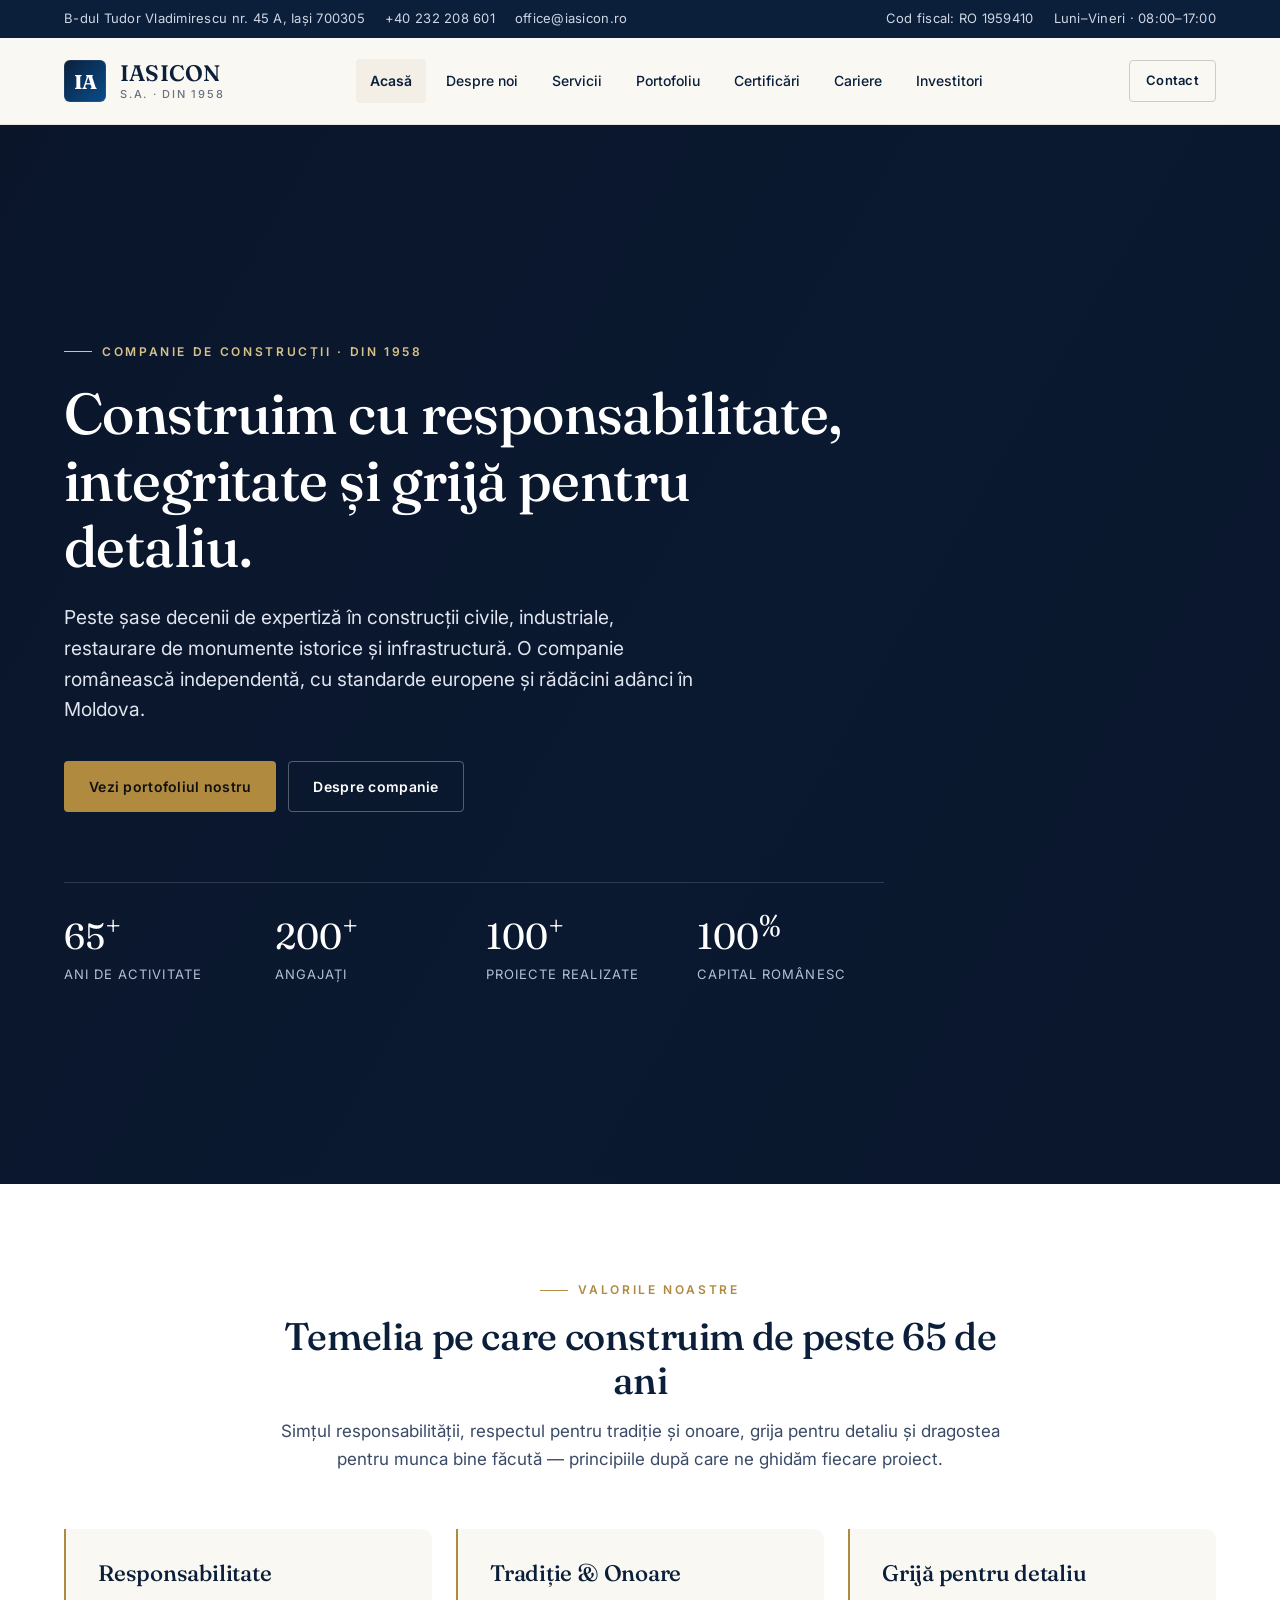
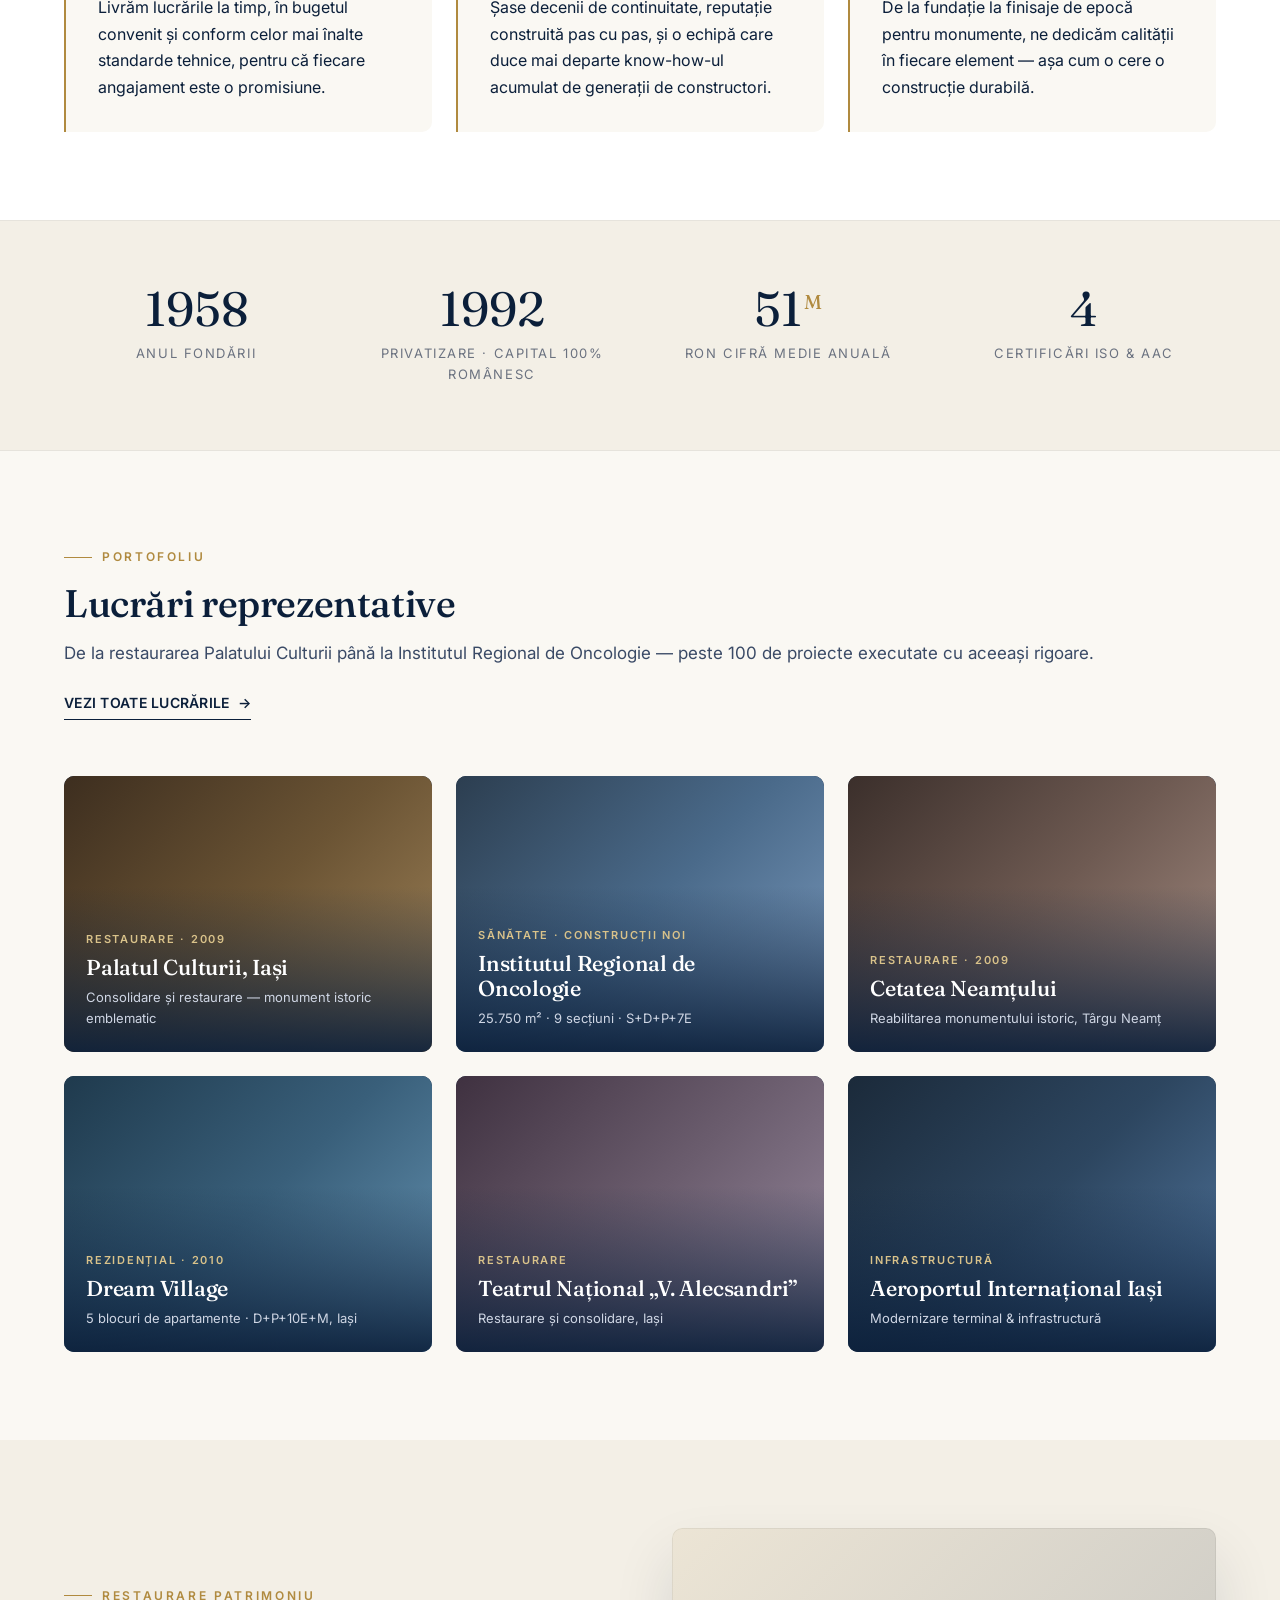
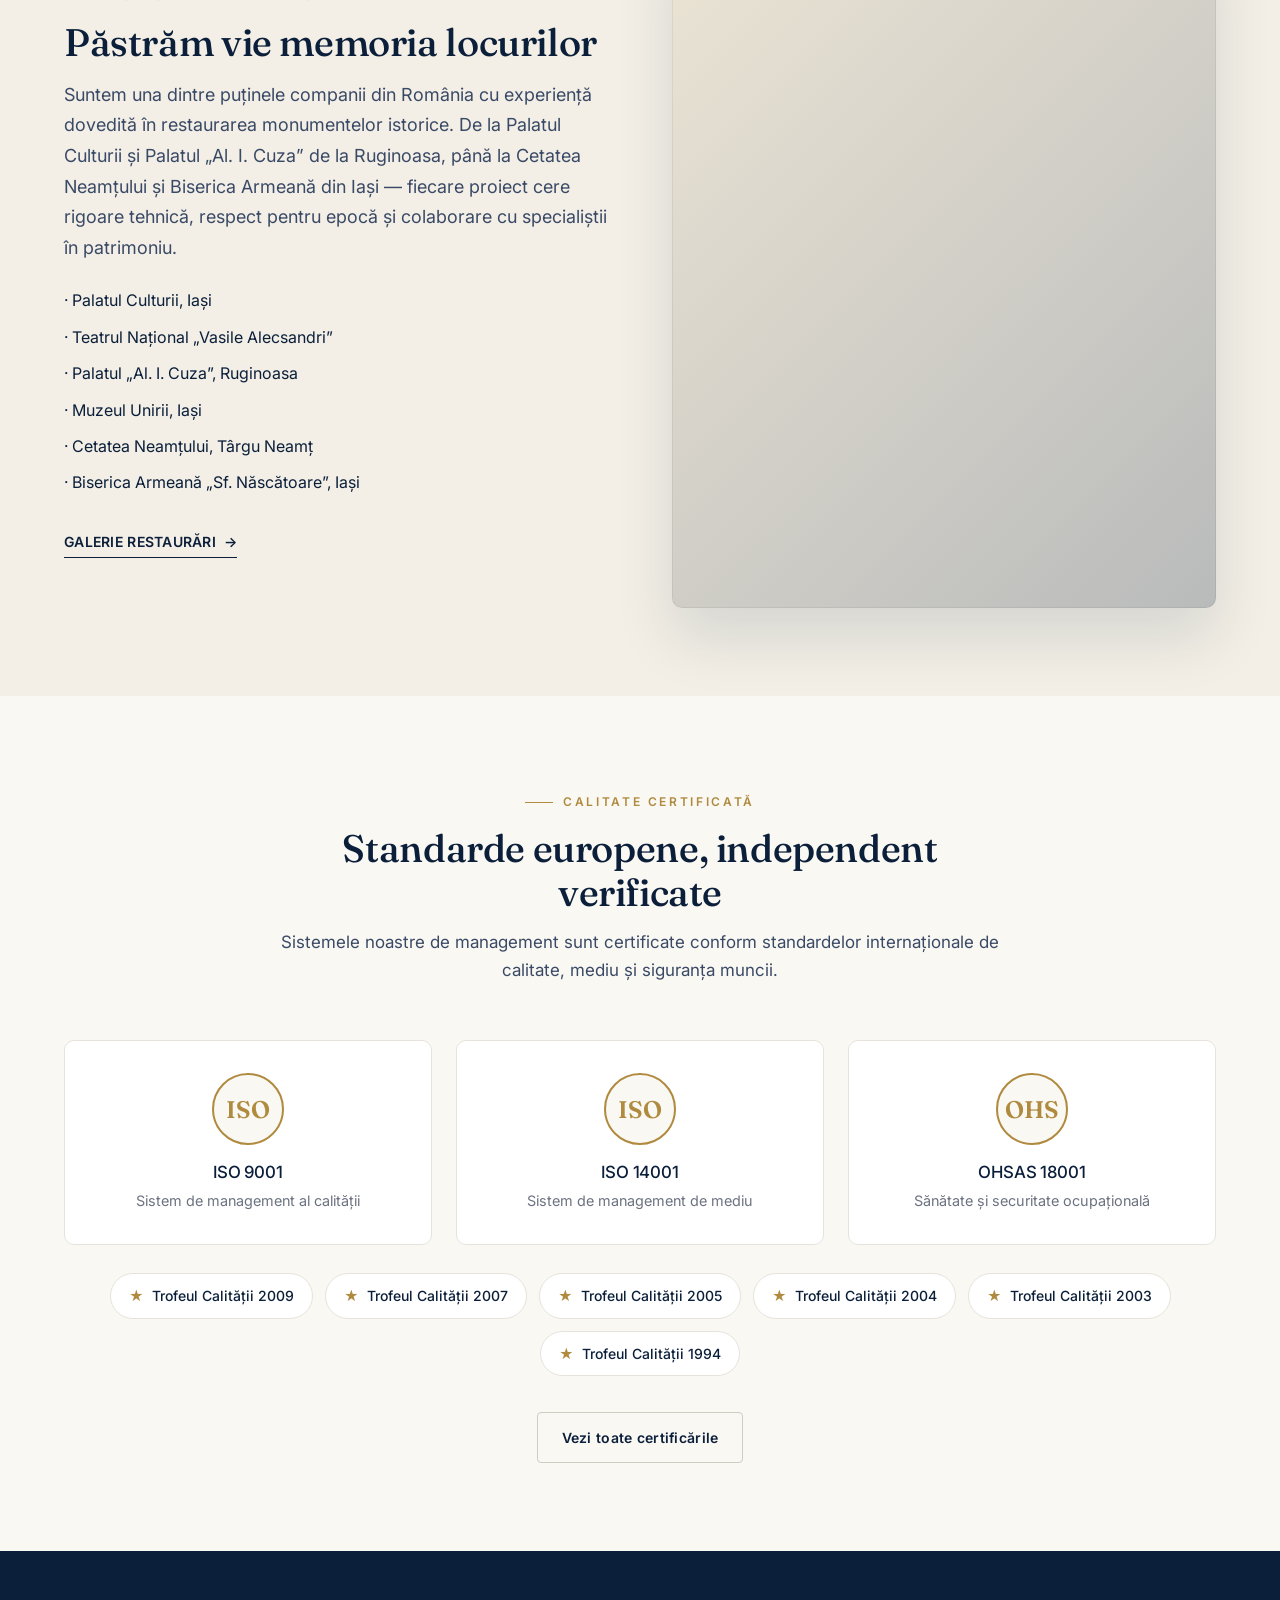
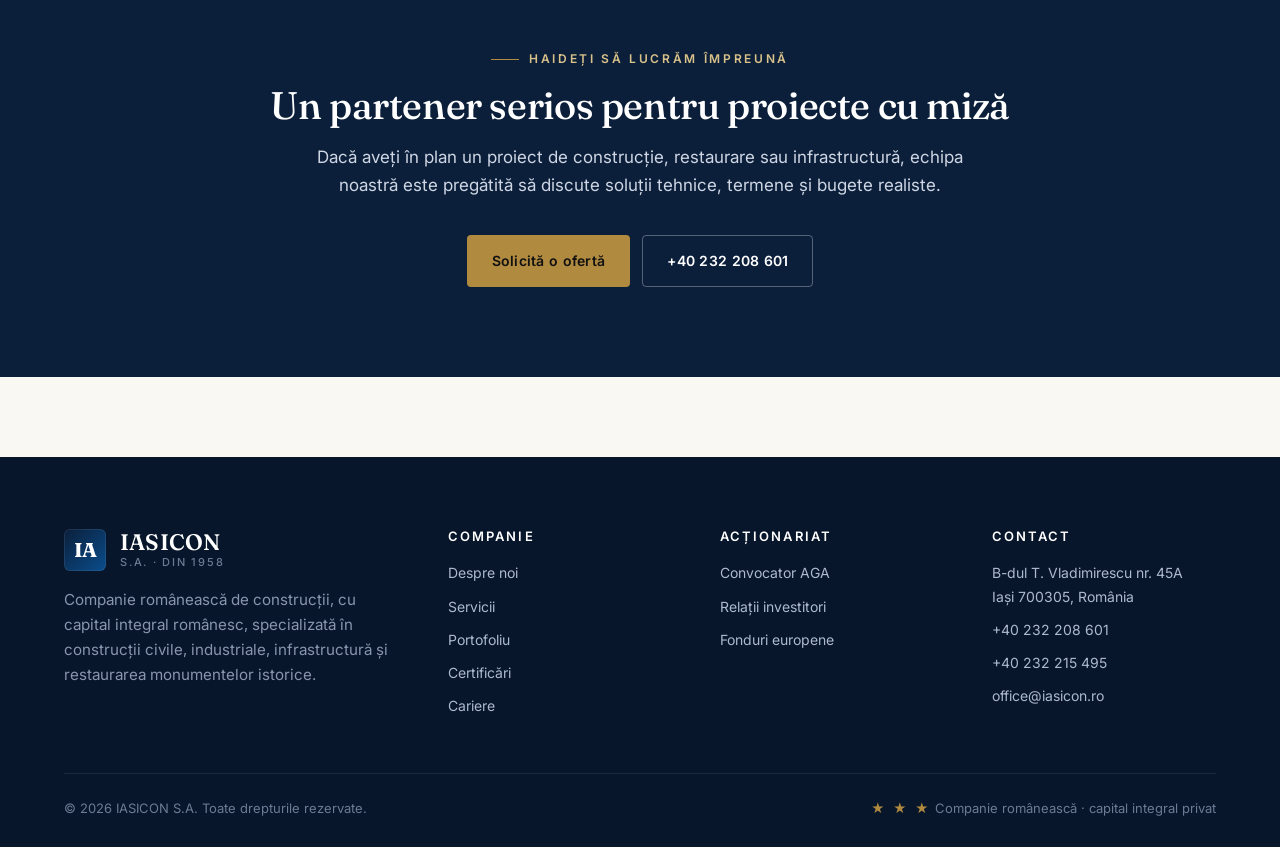
==== index.html @ 559d5030 "Initial commit: modern IASICON website (8 pages, responsive, EU-institutional design)" ====
<!DOCTYPE html>
<html lang="ro">
<head>
  <meta charset="UTF-8" />
  <meta name="viewport" content="width=device-width, initial-scale=1" />
  <title>IASICON — Construim cu responsabilitate, din 1958</title>
  <meta name="description" content="IASICON S.A. — companie românească de construcții cu peste 65 de ani de experiență. Restaurare monumente istorice, construcții civile, industriale și de infrastructură, în Iași și în întreaga țară." />
  <link rel="preconnect" href="https://fonts.googleapis.com" />
  <link rel="preconnect" href="https://fonts.gstatic.com" crossorigin />
  <link href="https://fonts.googleapis.com/css2?family=Fraunces:opsz,wght@9..144,400;9..144,500;9..144,600&family=Inter:wght@400;500;600;700&display=swap" rel="stylesheet" />
  <link rel="stylesheet" href="styles.css" />
</head>
<body>

  <!-- ========== HEADER ========== -->
  <header class="site-header">
    <div class="nav-top">
      <div class="container">
        <div class="meta">
          <span class="hide-xs">B-dul Tudor Vladimirescu nr. 45 A, Iași 700305</span>
          <a href="tel:+40232208601">+40 232 208 601</a>
          <a href="mailto:office@iasicon.ro">office@iasicon.ro</a>
        </div>
        <div class="meta">
          <span class="hide-xs">Cod fiscal: RO 1959410</span>
          <span>Luni–Vineri · 08:00–17:00</span>
        </div>
      </div>
    </div>
    <div class="container">
      <nav class="nav-main" aria-label="Navigație principală">
        <a href="index.html" class="brand">
          <span class="brand-mark">IA</span>
          <span class="brand-text">
            IASICON
            <small>S.A. · din 1958</small>
          </span>
        </a>
        <button class="nav-toggle" aria-label="Meniu" aria-expanded="false"><span></span></button>
        <ul class="nav-links">
          <li><a href="index.html" class="active">Acasă</a></li>
          <li><a href="despre.html">Despre noi</a></li>
          <li><a href="servicii.html">Servicii</a></li>
          <li><a href="portofoliu.html">Portofoliu</a></li>
          <li><a href="certificari.html">Certificări</a></li>
          <li><a href="cariere.html">Cariere</a></li>
          <li><a href="convocator.html">Investitori</a></li>
        </ul>
        <div class="nav-cta">
          <a href="contact.html" class="btn btn-ghost btn-sm">Contact</a>
        </div>
      </nav>
    </div>
  </header>

  <!-- ========== HERO ========== -->
  <section class="hero">
    <div class="container">
      <div class="hero-inner reveal">
        <span class="eyebrow">Companie de construcții · din 1958</span>
        <h1>Construim cu responsabilitate, integritate și grijă pentru detaliu.</h1>
        <p>Peste șase decenii de expertiză în construcții civile, industriale, restaurare de monumente istorice și infrastructură. O companie românească independentă, cu standarde europene și rădăcini adânci în Moldova.</p>
        <div class="hero-actions">
          <a href="portofoliu.html" class="btn btn-primary">Vezi portofoliul nostru</a>
          <a href="despre.html" class="btn btn-ghost">Despre companie</a>
        </div>
        <div class="hero-meta">
          <div class="item"><span class="num">65<sup>+</sup></span><span class="lbl">ani de activitate</span></div>
          <div class="item"><span class="num">200<sup>+</sup></span><span class="lbl">angajați</span></div>
          <div class="item"><span class="num">100<sup>+</sup></span><span class="lbl">proiecte realizate</span></div>
          <div class="item"><span class="num">100<sup>%</sup></span><span class="lbl">capital românesc</span></div>
        </div>
      </div>
    </div>
  </section>

  <!-- ========== INTRO / VALUES ========== -->
  <section class="values">
    <div class="container">
      <div class="section-head reveal">
        <span class="eyebrow">Valorile noastre</span>
        <h2>Temelia pe care construim de peste 65 de ani</h2>
        <p>Simțul responsabilității, respectul pentru tradiție și onoare, grija pentru detaliu și dragostea pentru munca bine făcută — principiile după care ne ghidăm fiecare proiect.</p>
      </div>
      <div class="grid values-grid reveal">
        <div class="value">
          <h3>Responsabilitate</h3>
          <p>Livrăm lucrările la timp, în bugetul convenit și conform celor mai înalte standarde tehnice, pentru că fiecare angajament este o promisiune.</p>
        </div>
        <div class="value">
          <h3>Tradiție &amp; Onoare</h3>
          <p>Șase decenii de continuitate, reputație construită pas cu pas, și o echipă care duce mai departe know-how-ul acumulat de generații de constructori.</p>
        </div>
        <div class="value">
          <h3>Grijă pentru detaliu</h3>
          <p>De la fundație la finisaje de epocă pentru monumente, ne dedicăm calității în fiecare element — așa cum o cere o construcție durabilă.</p>
        </div>
      </div>
    </div>
  </section>

  <!-- ========== STATS ========== -->
  <section class="stats-section tight">
    <div class="container">
      <div class="stats reveal">
        <div class="stat"><span class="num">1958</span><span class="lbl">anul fondării</span></div>
        <div class="stat"><span class="num">1992</span><span class="lbl">privatizare · capital 100% românesc</span></div>
        <div class="stat"><span class="num">51<sup>M</sup></span><span class="lbl">RON cifră medie anuală</span></div>
        <div class="stat"><span class="num">4</span><span class="lbl">certificări ISO &amp; AAC</span></div>
      </div>
    </div>
  </section>

  <!-- ========== FEATURED PROJECTS ========== -->
  <section>
    <div class="container">
      <div class="section-head left reveal" style="display:flex; justify-content:space-between; align-items:flex-end; gap:24px; flex-wrap:wrap; text-align:left; max-width:none;">
        <div>
          <span class="eyebrow">Portofoliu</span>
          <h2>Lucrări reprezentative</h2>
          <p>De la restaurarea Palatului Culturii până la Institutul Regional de Oncologie — peste 100 de proiecte executate cu aceeași rigoare.</p>
        </div>
        <a href="portofoliu.html" class="arrow-link">Vezi toate lucrările</a>
      </div>

      <div class="grid grid-3 reveal">
        <article class="project">
          <div class="img img-gradient-2"></div>
          <div class="label">
            <span class="tag">Restaurare · 2009</span>
            <h3>Palatul Culturii, Iași</h3>
            <div class="meta">Consolidare și restaurare — monument istoric emblematic</div>
          </div>
        </article>
        <article class="project">
          <div class="img img-gradient-1"></div>
          <div class="label">
            <span class="tag">Sănătate · construcții noi</span>
            <h3>Institutul Regional de Oncologie</h3>
            <div class="meta">25.750 m² · 9 secțiuni · S+D+P+7E</div>
          </div>
        </article>
        <article class="project">
          <div class="img img-gradient-4"></div>
          <div class="label">
            <span class="tag">Restaurare · 2009</span>
            <h3>Cetatea Neamțului</h3>
            <div class="meta">Reabilitarea monumentului istoric, Târgu Neamț</div>
          </div>
        </article>
        <article class="project">
          <div class="img img-gradient-3"></div>
          <div class="label">
            <span class="tag">Rezidențial · 2010</span>
            <h3>Dream Village</h3>
            <div class="meta">5 blocuri de apartamente · D+P+10E+M, Iași</div>
          </div>
        </article>
        <article class="project">
          <div class="img img-gradient-6"></div>
          <div class="label">
            <span class="tag">Restaurare</span>
            <h3>Teatrul Național „V. Alecsandri”</h3>
            <div class="meta">Restaurare și consolidare, Iași</div>
          </div>
        </article>
        <article class="project">
          <div class="img img-gradient-7"></div>
          <div class="label">
            <span class="tag">Infrastructură</span>
            <h3>Aeroportul Internațional Iași</h3>
            <div class="meta">Modernizare terminal &amp; infrastructură</div>
          </div>
        </article>
      </div>
    </div>
  </section>

  <!-- ========== HERITAGE / EXPERTISE SPLIT ========== -->
  <section style="background: var(--paper-2);">
    <div class="container">
      <div class="split reveal">
        <div>
          <span class="eyebrow">Restaurare patrimoniu</span>
          <h2 style="margin-top:14px;">Păstrăm vie memoria locurilor</h2>
          <p class="lead" style="margin-top:16px;">Suntem una dintre puținele companii din România cu experiență dovedită în restaurarea monumentelor istorice. De la Palatul Culturii și Palatul „Al. I. Cuza” de la Ruginoasa, până la Cetatea Neamțului și Biserica Armeană din Iași — fiecare proiect cere rigoare tehnică, respect pentru epocă și colaborare cu specialiștii în patrimoniu.</p>
          <ul style="margin-top:24px; list-style:none; display:grid; gap:10px;">
            <li>· Palatul Culturii, Iași</li>
            <li>· Teatrul Național „Vasile Alecsandri”</li>
            <li>· Palatul „Al. I. Cuza”, Ruginoasa</li>
            <li>· Muzeul Unirii, Iași</li>
            <li>· Cetatea Neamțului, Târgu Neamț</li>
            <li>· Biserica Armeană „Sf. Născătoare”, Iași</li>
          </ul>
          <div style="margin-top:32px;"><a href="portofoliu.html#restaurari" class="arrow-link">Galerie restaurări</a></div>
        </div>
        <div class="visual" style="background-image: linear-gradient(135deg, rgba(176,138,63,.1), rgba(11,31,58,.25)), url('https://images.unsplash.com/photo-1541976590-713941681591?auto=format&fit=crop&w=1400&q=80');"></div>
      </div>
    </div>
  </section>

  <!-- ========== CERTIFICATIONS BAND ========== -->
  <section>
    <div class="container">
      <div class="section-head reveal">
        <span class="eyebrow">Calitate certificată</span>
        <h2>Standarde europene, independent verificate</h2>
        <p>Sistemele noastre de management sunt certificate conform standardelor internaționale de calitate, mediu și siguranța muncii.</p>
      </div>
      <div class="grid cert-grid reveal">
        <div class="cert-card">
          <div class="cert-badge">ISO</div>
          <h3>ISO 9001</h3>
          <p>Sistem de management al calității</p>
        </div>
        <div class="cert-card">
          <div class="cert-badge">ISO</div>
          <h3>ISO 14001</h3>
          <p>Sistem de management de mediu</p>
        </div>
        <div class="cert-card">
          <div class="cert-badge">OHS</div>
          <h3>OHSAS 18001</h3>
          <p>Sănătate și securitate ocupațională</p>
        </div>
      </div>
      <div class="trophy-row reveal" style="margin-top:28px;">
        <span class="trophy">Trofeul Calității 2009</span>
        <span class="trophy">Trofeul Calității 2007</span>
        <span class="trophy">Trofeul Calității 2005</span>
        <span class="trophy">Trofeul Calității 2004</span>
        <span class="trophy">Trofeul Calității 2003</span>
        <span class="trophy">Trofeul Calității 1994</span>
      </div>
      <div style="text-align:center; margin-top:36px;">
        <a href="certificari.html" class="btn btn-ghost">Vezi toate certificările</a>
      </div>
    </div>
  </section>

  <!-- ========== CTA ========== -->
  <section style="background: var(--ink); color: var(--white); padding: 90px 0;">
    <div class="container" style="text-align:center;">
      <span class="eyebrow" style="color: var(--gold-soft);">Haideți să lucrăm împreună</span>
      <h2 style="color: var(--white); margin: 14px auto 16px; max-width: 780px;">Un partener serios pentru proiecte cu miză</h2>
      <p style="color:#cfd6e4; max-width: 680px; margin: 0 auto 36px; font-size: 1.0625rem;">Dacă aveți în plan un proiect de construcție, restaurare sau infrastructură, echipa noastră este pregătită să discute soluții tehnice, termene și bugete realiste.</p>
      <div style="display:flex; gap:12px; justify-content:center; flex-wrap:wrap;">
        <a href="contact.html" class="btn btn-primary" style="background: var(--gold); color: #111;">Solicită o ofertă</a>
        <a href="tel:+40232208601" class="btn btn-ghost" style="color:#fff; border-color: rgba(255,255,255,.3);">+40 232 208 601</a>
      </div>
    </div>
  </section>

  <!-- ========== FOOTER ========== -->
  <footer class="site-footer">
    <div class="container">
      <div class="grid footer-grid">
        <div class="footer-brand">
          <a href="index.html" class="brand" style="color: var(--white);">
            <span class="brand-mark">IA</span>
            <span class="brand-text">IASICON<small>S.A. · din 1958</small></span>
          </a>
          <p>Companie românească de construcții, cu capital integral românesc, specializată în construcții civile, industriale, infrastructură și restaurarea monumentelor istorice.</p>
        </div>
        <div>
          <h4>Companie</h4>
          <ul class="footer-list">
            <li><a href="despre.html">Despre noi</a></li>
            <li><a href="servicii.html">Servicii</a></li>
            <li><a href="portofoliu.html">Portofoliu</a></li>
            <li><a href="certificari.html">Certificări</a></li>
            <li><a href="cariere.html">Cariere</a></li>
          </ul>
        </div>
        <div>
          <h4>Acționariat</h4>
          <ul class="footer-list">
            <li><a href="convocator.html">Convocator AGA</a></li>
            <li><a href="contact.html">Relații investitori</a></li>
            <li><a href="https://www.fonduri-ue.ro" target="_blank" rel="noopener">Fonduri europene</a></li>
          </ul>
        </div>
        <div>
          <h4>Contact</h4>
          <ul class="footer-list">
            <li>B-dul T. Vladimirescu nr. 45A<br/>Iași 700305, România</li>
            <li><a href="tel:+40232208601">+40 232 208 601</a></li>
            <li><a href="tel:+40232215495">+40 232 215 495</a></li>
            <li><a href="mailto:office@iasicon.ro">office@iasicon.ro</a></li>
          </ul>
        </div>
      </div>
      <div class="footer-bottom">
        <span>© <span id="year"></span> IASICON S.A. Toate drepturile rezervate.</span>
        <span><span class="eu-stars">★ ★ ★</span> Companie românească · capital integral privat</span>
      </div>
    </div>
  </footer>

  <script src="script.js"></script>
</body>
</html>
---- styles.css ----
/* ================================================================
   IASICON — Modern, European, Institutional Design System
   ================================================================ */

/* ---------- Reset & Base ---------- */
*,
*::before,
*::after {
  box-sizing: border-box;
  margin: 0;
  padding: 0;
}

:root {
  /* Palette — inspired by European institutional architecture */
  --ink: #0b1f3a;           /* deep navy */
  --ink-2: #13294b;
  --ink-soft: #3a4a66;
  --muted: #6b7280;
  --line: #e6e3dc;
  --line-strong: #d1ccc1;
  --paper: #faf8f3;         /* warm off-white, limestone */
  --paper-2: #f3efe6;
  --white: #ffffff;
  --gold: #b08a3f;          /* restrained brass */
  --gold-soft: #d9c28a;
  --accent: #0a4d8c;        /* EU-esque blue */
  --success: #1f6b46;
  --danger: #8a2a2a;

  /* Type */
  --font-sans: 'Inter', 'Helvetica Neue', Arial, system-ui, -apple-system, sans-serif;
  --font-serif: 'Fraunces', 'Cormorant Garamond', 'Playfair Display', Georgia, serif;

  /* Layout */
  --container: 1200px;
  --radius: 4px;
  --radius-lg: 10px;
  --shadow-sm: 0 1px 2px rgba(11,31,58,.06), 0 1px 3px rgba(11,31,58,.04);
  --shadow: 0 10px 30px rgba(11,31,58,.08), 0 2px 6px rgba(11,31,58,.04);
  --shadow-lg: 0 30px 60px rgba(11,31,58,.12);

  /* Transitions */
  --t: 220ms cubic-bezier(.2,.7,.2,1);
}

html { scroll-behavior: smooth; }

body {
  font-family: var(--font-sans);
  font-size: 16px;
  line-height: 1.65;
  color: var(--ink);
  background: var(--paper);
  -webkit-font-smoothing: antialiased;
  -moz-osx-font-smoothing: grayscale;
  text-rendering: optimizeLegibility;
}

img { max-width: 100%; display: block; }

a {
  color: var(--accent);
  text-decoration: none;
  transition: color var(--t);
}
a:hover { color: var(--gold); }

/* ---------- Container & helpers ---------- */
.container {
  width: 100%;
  max-width: var(--container);
  margin: 0 auto;
  padding: 0 24px;
}
.container-narrow {
  max-width: 880px;
  margin: 0 auto;
  padding: 0 24px;
}

.eyebrow {
  display: inline-flex;
  align-items: center;
  gap: 10px;
  font-size: 12px;
  letter-spacing: .22em;
  text-transform: uppercase;
  color: var(--gold);
  font-weight: 600;
}
.eyebrow::before {
  content: "";
  width: 28px;
  height: 1px;
  background: var(--gold);
  display: inline-block;
}

h1, h2, h3, h4 {
  font-family: var(--font-serif);
  font-weight: 500;
  color: var(--ink);
  letter-spacing: -0.01em;
  line-height: 1.15;
}

h1 { font-size: clamp(2.25rem, 4.5vw, 3.75rem); }
h2 { font-size: clamp(1.75rem, 3vw, 2.5rem); }
h3 { font-size: 1.35rem; }
h4 { font-size: 1.05rem; font-family: var(--font-sans); font-weight: 600; }

p + p { margin-top: 1rem; }

.lead {
  font-size: 1.125rem;
  color: var(--ink-soft);
  line-height: 1.7;
}

.divider {
  height: 1px;
  background: var(--line);
  border: 0;
  margin: 64px 0;
}

/* ---------- Buttons ---------- */
.btn {
  display: inline-flex;
  align-items: center;
  gap: 10px;
  padding: 13px 24px;
  font-size: 14px;
  font-weight: 600;
  letter-spacing: .02em;
  border-radius: var(--radius);
  border: 1px solid transparent;
  cursor: pointer;
  transition: all var(--t);
  text-decoration: none;
  white-space: nowrap;
}
.btn-primary {
  background: var(--ink);
  color: var(--white);
}
.btn-primary:hover {
  background: var(--ink-2);
  color: var(--white);
  transform: translateY(-1px);
  box-shadow: var(--shadow);
}
.btn-ghost {
  background: transparent;
  color: var(--ink);
  border-color: var(--line-strong);
}
.btn-ghost:hover {
  background: var(--ink);
  color: var(--white);
  border-color: var(--ink);
}
.btn-gold {
  background: var(--gold);
  color: var(--white);
}
.btn-gold:hover { background: #8e6f30; color: var(--white); }

.btn-sm { padding: 9px 16px; font-size: 13px; }

.arrow-link {
  display: inline-flex;
  align-items: center;
  gap: 8px;
  font-weight: 600;
  font-size: 14px;
  color: var(--ink);
  letter-spacing: .02em;
  text-transform: uppercase;
  border-bottom: 1px solid var(--ink);
  padding-bottom: 4px;
}
.arrow-link:hover { color: var(--gold); border-color: var(--gold); }
.arrow-link::after { content: "→"; transition: transform var(--t); }
.arrow-link:hover::after { transform: translateX(4px); }

/* ---------- Header / Nav ---------- */
.site-header {
  position: sticky;
  top: 0;
  z-index: 50;
  background: rgba(250, 248, 243, .92);
  backdrop-filter: saturate(180%) blur(12px);
  -webkit-backdrop-filter: saturate(180%) blur(12px);
  border-bottom: 1px solid var(--line);
}
.nav-top {
  background: var(--ink);
  color: #cfd6e4;
  font-size: 13px;
  letter-spacing: .02em;
}
.nav-top .container {
  display: flex;
  justify-content: space-between;
  align-items: center;
  min-height: 38px;
  gap: 16px;
  flex-wrap: wrap;
}
.nav-top a { color: #cfd6e4; }
.nav-top a:hover { color: var(--gold-soft); }
.nav-top .meta {
  display: flex;
  gap: 20px;
  flex-wrap: wrap;
}

.nav-main {
  display: flex;
  align-items: center;
  justify-content: space-between;
  min-height: 86px;
  gap: 32px;
}
.brand {
  display: flex;
  align-items: center;
  gap: 14px;
  font-family: var(--font-serif);
  font-weight: 600;
  font-size: 1.4rem;
  color: var(--ink);
  letter-spacing: .01em;
}
.brand-mark {
  width: 42px;
  height: 42px;
  border-radius: 6px;
  background: linear-gradient(135deg, var(--ink) 0%, var(--accent) 100%);
  color: var(--white);
  display: grid;
  place-items: center;
  font-family: var(--font-serif);
  font-weight: 700;
  font-size: 20px;
  letter-spacing: -.05em;
  box-shadow: inset 0 0 0 1px rgba(255,255,255,.08);
}
.brand-text { display: flex; flex-direction: column; line-height: 1; }
.brand-text small {
  font-family: var(--font-sans);
  font-size: 11px;
  font-weight: 500;
  letter-spacing: .16em;
  color: var(--muted);
  text-transform: uppercase;
  margin-top: 4px;
}

.nav-links {
  display: flex;
  align-items: center;
  gap: 6px;
  list-style: none;
}
.nav-links a {
  display: inline-block;
  padding: 10px 14px;
  font-size: 14px;
  font-weight: 500;
  color: var(--ink);
  border-radius: var(--radius);
  transition: all var(--t);
}
.nav-links a:hover { background: var(--paper-2); color: var(--ink); }
.nav-links a.active {
  color: var(--ink);
  background: var(--paper-2);
  font-weight: 600;
}

.nav-cta { display: flex; gap: 10px; align-items: center; }

.nav-toggle {
  display: none;
  width: 44px;
  height: 44px;
  border: 1px solid var(--line-strong);
  background: transparent;
  border-radius: var(--radius);
  cursor: pointer;
  align-items: center;
  justify-content: center;
  color: var(--ink);
}
.nav-toggle span,
.nav-toggle span::before,
.nav-toggle span::after {
  display: block;
  width: 20px;
  height: 2px;
  background: currentColor;
  position: relative;
  transition: all var(--t);
}
.nav-toggle span::before { content: ""; position: absolute; top: -6px; left: 0; }
.nav-toggle span::after  { content: ""; position: absolute; top:  6px; left: 0; }

/* ---------- Hero ---------- */
.hero {
  position: relative;
  overflow: hidden;
  color: var(--white);
  background: var(--ink);
  isolation: isolate;
}
.hero::before {
  content: "";
  position: absolute;
  inset: 0;
  background-image:
    linear-gradient(120deg, rgba(10,20,40,.85) 0%, rgba(10,20,40,.55) 55%, rgba(10,20,40,.75) 100%),
    url('https://images.unsplash.com/photo-1519999482648-25049ddd37b1?auto=format&fit=crop&w=2000&q=80');
  background-size: cover;
  background-position: center;
  z-index: -1;
}
.hero-inner {
  padding: 120px 0 110px;
  max-width: 820px;
}
.hero .eyebrow { color: var(--gold-soft); }
.hero .eyebrow::before { background: var(--gold-soft); }
.hero h1 {
  color: var(--white);
  margin: 20px 0 22px;
}
.hero p {
  color: #dfe4ee;
  font-size: 1.2rem;
  line-height: 1.6;
  max-width: 640px;
}
.hero-actions {
  display: flex;
  gap: 12px;
  margin-top: 36px;
  flex-wrap: wrap;
}
.hero .btn-primary { background: var(--gold); color: #111; }
.hero .btn-primary:hover { background: #c69e51; color: #111; }
.hero .btn-ghost { color: var(--white); border-color: rgba(255,255,255,.3); }
.hero .btn-ghost:hover { background: var(--white); color: var(--ink); border-color: var(--white); }

.hero-meta {
  border-top: 1px solid rgba(255,255,255,.14);
  margin-top: 70px;
  padding-top: 28px;
  display: grid;
  grid-template-columns: repeat(4, 1fr);
  gap: 24px;
}
.hero-meta .item .num {
  font-family: var(--font-serif);
  font-size: 2.25rem;
  color: var(--white);
  line-height: 1;
}
.hero-meta .item .lbl {
  display: block;
  margin-top: 8px;
  font-size: 13px;
  color: #b6c0d3;
  letter-spacing: .08em;
  text-transform: uppercase;
}

/* ---------- Page header (internal pages) ---------- */
.page-hero {
  background: var(--ink);
  color: var(--white);
  padding: 80px 0 70px;
  position: relative;
  overflow: hidden;
}
.page-hero::before {
  content: "";
  position: absolute;
  inset: 0;
  background: radial-gradient(ellipse at top right, rgba(176,138,63,.18), transparent 60%),
              radial-gradient(ellipse at bottom left, rgba(10,77,140,.25), transparent 55%);
  pointer-events: none;
}
.page-hero .eyebrow { color: var(--gold-soft); }
.page-hero .eyebrow::before { background: var(--gold-soft); }
.page-hero h1 { color: var(--white); margin: 16px 0 10px; }
.page-hero .subtitle {
  color: #cfd6e4;
  font-size: 1.1rem;
  max-width: 720px;
}
.breadcrumbs {
  font-size: 13px;
  color: #9aa6bf;
  margin-top: 20px;
  letter-spacing: .02em;
}
.breadcrumbs a { color: #cfd6e4; }
.breadcrumbs span { margin: 0 8px; opacity: .5; }

/* ---------- Sections ---------- */
section { padding: 88px 0; }
section.tight { padding: 64px 0; }

.section-head {
  text-align: center;
  max-width: 720px;
  margin: 0 auto 56px;
}
.section-head.left { text-align: left; margin-left: 0; }
.section-head h2 { margin: 14px 0 14px; }
.section-head p { color: var(--ink-soft); font-size: 1.0625rem; }

/* ---------- Cards / grids ---------- */
.grid {
  display: grid;
  gap: 24px;
}
.grid-2 { grid-template-columns: repeat(2, 1fr); }
.grid-3 { grid-template-columns: repeat(3, 1fr); }
.grid-4 { grid-template-columns: repeat(4, 1fr); }

.card {
  background: var(--white);
  border: 1px solid var(--line);
  border-radius: var(--radius-lg);
  padding: 28px;
  transition: all var(--t);
}
.card:hover {
  border-color: var(--line-strong);
  box-shadow: var(--shadow);
  transform: translateY(-2px);
}
.card .icon {
  width: 46px;
  height: 46px;
  border-radius: var(--radius);
  background: var(--paper-2);
  color: var(--ink);
  display: grid;
  place-items: center;
  margin-bottom: 18px;
}
.card h3 { font-family: var(--font-sans); font-size: 1.1rem; font-weight: 600; margin-bottom: 8px; }
.card p { color: var(--ink-soft); font-size: .95rem; }

/* Values */
.values { background: var(--white); }
.values-grid { grid-template-columns: repeat(3, 1fr); }
.value {
  padding: 32px;
  border-left: 2px solid var(--gold);
  background: var(--paper);
  border-radius: 0 var(--radius-lg) var(--radius-lg) 0;
}
.value h3 { font-family: var(--font-serif); font-size: 1.4rem; margin-bottom: 8px; }

/* Stats */
.stats-section {
  background: var(--paper-2);
  border-top: 1px solid var(--line);
  border-bottom: 1px solid var(--line);
}
.stats {
  display: grid;
  grid-template-columns: repeat(4, 1fr);
  gap: 32px;
  text-align: center;
}
.stat .num {
  font-family: var(--font-serif);
  font-size: 3rem;
  color: var(--ink);
  line-height: 1;
  display: block;
}
.stat .num sup { font-size: 1.25rem; color: var(--gold); margin-left: 2px; }
.stat .lbl {
  display: block;
  margin-top: 10px;
  font-size: 13px;
  color: var(--muted);
  letter-spacing: .12em;
  text-transform: uppercase;
}

/* Project cards */
.project {
  position: relative;
  overflow: hidden;
  border-radius: var(--radius-lg);
  background: var(--ink);
  color: var(--white);
  aspect-ratio: 4 / 3;
  cursor: default;
}
.project .img {
  position: absolute;
  inset: 0;
  background-size: cover;
  background-position: center;
  transition: transform 600ms ease;
}
.project:hover .img { transform: scale(1.04); }
.project::after {
  content: "";
  position: absolute;
  inset: 0;
  background: linear-gradient(180deg, rgba(11,31,58,0) 40%, rgba(11,31,58,.92) 100%);
}
.project .label {
  position: absolute;
  z-index: 2;
  left: 22px;
  right: 22px;
  bottom: 22px;
}
.project .tag {
  display: inline-block;
  font-size: 11px;
  font-weight: 600;
  letter-spacing: .16em;
  text-transform: uppercase;
  color: var(--gold-soft);
  margin-bottom: 8px;
}
.project h3 {
  font-family: var(--font-serif);
  color: var(--white);
  font-size: 1.35rem;
  font-weight: 500;
}
.project .meta {
  margin-top: 6px;
  font-size: 13px;
  color: #cfd6e4;
}

/* Project gradient "images" (fallback — visual is an architectural gradient) */
.img-gradient-1 { background: linear-gradient(135deg, #2c3e50 0%, #4a6a8a 50%, #7d9cbf 100%); }
.img-gradient-2 { background: linear-gradient(135deg, #3d2e1f 0%, #6b5434 50%, #a1855b 100%); }
.img-gradient-3 { background: linear-gradient(135deg, #1f3a4d 0%, #395f7a 50%, #6896b5 100%); }
.img-gradient-4 { background: linear-gradient(135deg, #3b2f2b 0%, #6e5a52 50%, #a68e84 100%); }
.img-gradient-5 { background: linear-gradient(135deg, #2b3b2f 0%, #4d6a55 50%, #83a08a 100%); }
.img-gradient-6 { background: linear-gradient(135deg, #3f3140 0%, #6b5d6e 50%, #998ba0 100%); }
.img-gradient-7 { background: linear-gradient(135deg, #1b2a3a 0%, #2d4660 50%, #5378a0 100%); }
.img-gradient-8 { background: linear-gradient(135deg, #3a2a1a 0%, #6f5333 50%, #b08a4f 100%); }

/* Timeline */
.timeline {
  position: relative;
  padding-left: 30px;
  border-left: 2px solid var(--line);
}
.timeline .item {
  position: relative;
  padding: 0 0 36px;
}
.timeline .item::before {
  content: "";
  position: absolute;
  left: -38px;
  top: 6px;
  width: 14px;
  height: 14px;
  border-radius: 50%;
  background: var(--paper);
  border: 2px solid var(--gold);
}
.timeline .year {
  font-family: var(--font-serif);
  font-size: 1.25rem;
  color: var(--gold);
  margin-bottom: 4px;
}
.timeline .item h4 { margin-bottom: 4px; }

/* Services list */
.svc-list {
  list-style: none;
  display: grid;
  grid-template-columns: repeat(3, 1fr);
  gap: 2px;
  background: var(--line);
  border: 1px solid var(--line);
  border-radius: var(--radius-lg);
  overflow: hidden;
}
.svc-list li {
  background: var(--white);
  padding: 18px 22px;
  font-size: 15px;
  color: var(--ink);
  display: flex;
  align-items: center;
  gap: 10px;
}
.svc-list li::before {
  content: "";
  width: 6px;
  height: 6px;
  background: var(--gold);
  border-radius: 50%;
  flex-shrink: 0;
}

/* Certifications */
.cert-grid { grid-template-columns: repeat(3, 1fr); }
.cert-card {
  background: var(--white);
  border: 1px solid var(--line);
  border-radius: var(--radius-lg);
  padding: 32px 28px;
  text-align: center;
  transition: all var(--t);
}
.cert-card:hover {
  border-color: var(--gold);
  box-shadow: var(--shadow);
}
.cert-badge {
  width: 72px;
  height: 72px;
  border-radius: 50%;
  background: var(--paper);
  border: 2px solid var(--gold);
  color: var(--gold);
  display: grid;
  place-items: center;
  margin: 0 auto 18px;
  font-family: var(--font-serif);
  font-weight: 600;
  font-size: 1.5rem;
}
.cert-card h3 { font-family: var(--font-sans); font-size: 1.05rem; margin-bottom: 6px; }
.cert-card p { color: var(--muted); font-size: .9rem; }

.trophy-row {
  display: flex;
  gap: 12px;
  flex-wrap: wrap;
  justify-content: center;
  margin-top: 16px;
}
.trophy {
  display: inline-flex;
  align-items: center;
  gap: 8px;
  background: var(--white);
  border: 1px solid var(--line);
  padding: 10px 18px;
  border-radius: 40px;
  font-size: 14px;
  font-weight: 500;
  color: var(--ink);
}
.trophy::before { content: "★"; color: var(--gold); }

/* ---------- Contact ---------- */
.contact-grid {
  grid-template-columns: 1.1fr .9fr;
  gap: 48px;
  align-items: start;
}
.contact-info {
  background: var(--ink);
  color: var(--white);
  padding: 44px;
  border-radius: var(--radius-lg);
}
.contact-info h3 {
  color: var(--white);
  font-family: var(--font-serif);
  font-size: 1.5rem;
  margin-bottom: 24px;
}
.contact-info .info-row {
  padding: 16px 0;
  border-bottom: 1px solid rgba(255,255,255,.1);
}
.contact-info .info-row:last-child { border-bottom: 0; }
.contact-info .lbl {
  font-size: 11px;
  letter-spacing: .2em;
  text-transform: uppercase;
  color: var(--gold-soft);
  margin-bottom: 4px;
}
.contact-info a { color: var(--white); }
.contact-info a:hover { color: var(--gold-soft); }

.contact-form .field { margin-bottom: 16px; }
.contact-form label {
  display: block;
  font-size: 13px;
  font-weight: 600;
  letter-spacing: .05em;
  text-transform: uppercase;
  color: var(--ink);
  margin-bottom: 6px;
}
.contact-form input,
.contact-form textarea,
.contact-form select {
  width: 100%;
  padding: 13px 14px;
  font: inherit;
  font-size: 15px;
  color: var(--ink);
  background: var(--white);
  border: 1px solid var(--line-strong);
  border-radius: var(--radius);
  transition: border-color var(--t), box-shadow var(--t);
}
.contact-form input:focus,
.contact-form textarea:focus,
.contact-form select:focus {
  outline: 0;
  border-color: var(--ink);
  box-shadow: 0 0 0 4px rgba(11,31,58,.06);
}
.contact-form textarea { min-height: 140px; resize: vertical; }

.map-embed {
  border-radius: var(--radius-lg);
  overflow: hidden;
  border: 1px solid var(--line);
  margin-top: 32px;
  aspect-ratio: 16/6;
  background: var(--paper-2);
}
.map-embed iframe { width: 100%; height: 100%; border: 0; display: block; }

/* ---------- Footer ---------- */
.site-footer {
  background: #07162b;
  color: #aeb9ce;
  padding: 72px 0 28px;
  margin-top: 80px;
}
.site-footer h4 {
  color: var(--white);
  font-family: var(--font-sans);
  font-size: 13px;
  letter-spacing: .16em;
  text-transform: uppercase;
  margin-bottom: 18px;
}
.site-footer a { color: #aeb9ce; }
.site-footer a:hover { color: var(--gold-soft); }
.footer-grid {
  grid-template-columns: 1.5fr 1fr 1fr 1fr;
  gap: 48px;
}
.footer-brand .brand { color: var(--white); }
.footer-brand .brand-text small { color: #6e7a93; }
.footer-brand p { margin-top: 16px; font-size: .95rem; max-width: 340px; color: #8a95ad; }

.footer-list { list-style: none; display: grid; gap: 10px; font-size: 14px; }

.footer-bottom {
  margin-top: 56px;
  padding-top: 24px;
  border-top: 1px solid rgba(255,255,255,.08);
  display: flex;
  justify-content: space-between;
  align-items: center;
  flex-wrap: wrap;
  gap: 16px;
  font-size: 13px;
  color: #6e7a93;
}

.eu-note {
  background: var(--white);
  border: 1px solid var(--line);
  border-left: 4px solid var(--accent);
  border-radius: var(--radius-lg);
  padding: 24px 28px;
  font-size: .9rem;
  color: var(--ink-soft);
  line-height: 1.6;
}
.eu-note strong { color: var(--ink); }
.eu-stars { color: var(--gold); letter-spacing: 2px; }

/* ---------- Two-column content blocks ---------- */
.split {
  display: grid;
  grid-template-columns: 1fr 1fr;
  gap: 64px;
  align-items: center;
}
.split.reverse { direction: rtl; }
.split.reverse > * { direction: ltr; }
.split .visual {
  aspect-ratio: 4/5;
  border-radius: var(--radius-lg);
  background-size: cover;
  background-position: center;
  box-shadow: var(--shadow-lg);
  position: relative;
  overflow: hidden;
}
.split .visual::after {
  content: "";
  position: absolute;
  inset: 0;
  box-shadow: inset 0 0 0 1px rgba(0,0,0,.06);
  border-radius: inherit;
}

/* Categories & accordions (portfolio) */
.category {
  margin-bottom: 56px;
}
.category-head {
  display: flex;
  align-items: baseline;
  justify-content: space-between;
  margin-bottom: 24px;
  padding-bottom: 12px;
  border-bottom: 1px solid var(--line);
  gap: 16px;
}
.category-head h2 {
  font-size: 1.75rem;
  margin: 0;
}
.category-count {
  font-size: 13px;
  letter-spacing: .15em;
  text-transform: uppercase;
  color: var(--gold);
  font-weight: 600;
  flex-shrink: 0;
}

.status-pill {
  display: inline-block;
  font-size: 11px;
  letter-spacing: .15em;
  text-transform: uppercase;
  font-weight: 600;
  padding: 4px 10px;
  border-radius: 20px;
}
.status-done { background: rgba(31,107,70,.1); color: var(--success); }
.status-progress { background: rgba(176,138,63,.15); color: var(--gold); }

/* Tabs (portfolio) */
.tabs {
  display: flex;
  gap: 4px;
  margin-bottom: 48px;
  border-bottom: 1px solid var(--line);
  flex-wrap: wrap;
}
.tab {
  padding: 14px 22px;
  font-size: 14px;
  font-weight: 600;
  letter-spacing: .02em;
  color: var(--muted);
  background: transparent;
  border: 0;
  border-bottom: 2px solid transparent;
  cursor: pointer;
  transition: all var(--t);
  margin-bottom: -1px;
}
.tab:hover { color: var(--ink); }
.tab.active { color: var(--ink); border-bottom-color: var(--gold); }

.tab-panel { display: none; }
.tab-panel.active { display: block; animation: fadeIn .4s ease; }

@keyframes fadeIn {
  from { opacity: 0; transform: translateY(6px); }
  to { opacity: 1; transform: translateY(0); }
}

/* Reveal on scroll */
.reveal {
  opacity: 0;
  transform: translateY(16px);
  transition: opacity .7s ease, transform .7s ease;
}
.reveal.in {
  opacity: 1;
  transform: none;
}

/* ---------- Responsive ---------- */
@media (max-width: 980px) {
  .grid-3, .grid-4, .cert-grid, .values-grid { grid-template-columns: repeat(2, 1fr); }
  .footer-grid { grid-template-columns: 1fr 1fr; gap: 32px; }
  .split { grid-template-columns: 1fr; gap: 32px; }
  .split .visual { aspect-ratio: 16/10; max-width: 560px; }
  .contact-grid { grid-template-columns: 1fr; }
  .hero-meta { grid-template-columns: repeat(2, 1fr); gap: 20px; }
  .stats { grid-template-columns: repeat(2, 1fr); gap: 28px; }
  .svc-list { grid-template-columns: repeat(2, 1fr); }
}

@media (max-width: 720px) {
  section { padding: 64px 0; }
  .nav-toggle { display: inline-flex; }
  .nav-links {
    position: absolute;
    top: 100%;
    left: 0;
    right: 0;
    flex-direction: column;
    align-items: stretch;
    gap: 0;
    background: var(--paper);
    border-top: 1px solid var(--line);
    border-bottom: 1px solid var(--line);
    padding: 8px;
    max-height: 0;
    overflow: hidden;
    transition: max-height .3s ease;
    box-shadow: var(--shadow);
  }
  .nav-main { position: relative; }
  .nav-links.open { max-height: 560px; }
  .nav-links a { padding: 14px 12px; border-bottom: 1px solid var(--line); }
  .nav-links a:last-child { border-bottom: 0; }
  .nav-cta { display: none; }

  .grid-2, .grid-3, .grid-4, .cert-grid, .values-grid { grid-template-columns: 1fr; }
  .svc-list { grid-template-columns: 1fr; }
  .footer-grid { grid-template-columns: 1fr; }
  .contact-info { padding: 28px; }
  .hero-inner { padding: 80px 0; }
  .hero-meta { grid-template-columns: 1fr 1fr; margin-top: 44px; padding-top: 22px; }
  .hero-meta .item .num { font-size: 1.75rem; }
  .stat .num { font-size: 2.25rem; }

  .nav-top .meta { gap: 10px; font-size: 12px; }
  .nav-top .meta .hide-xs { display: none; }
}
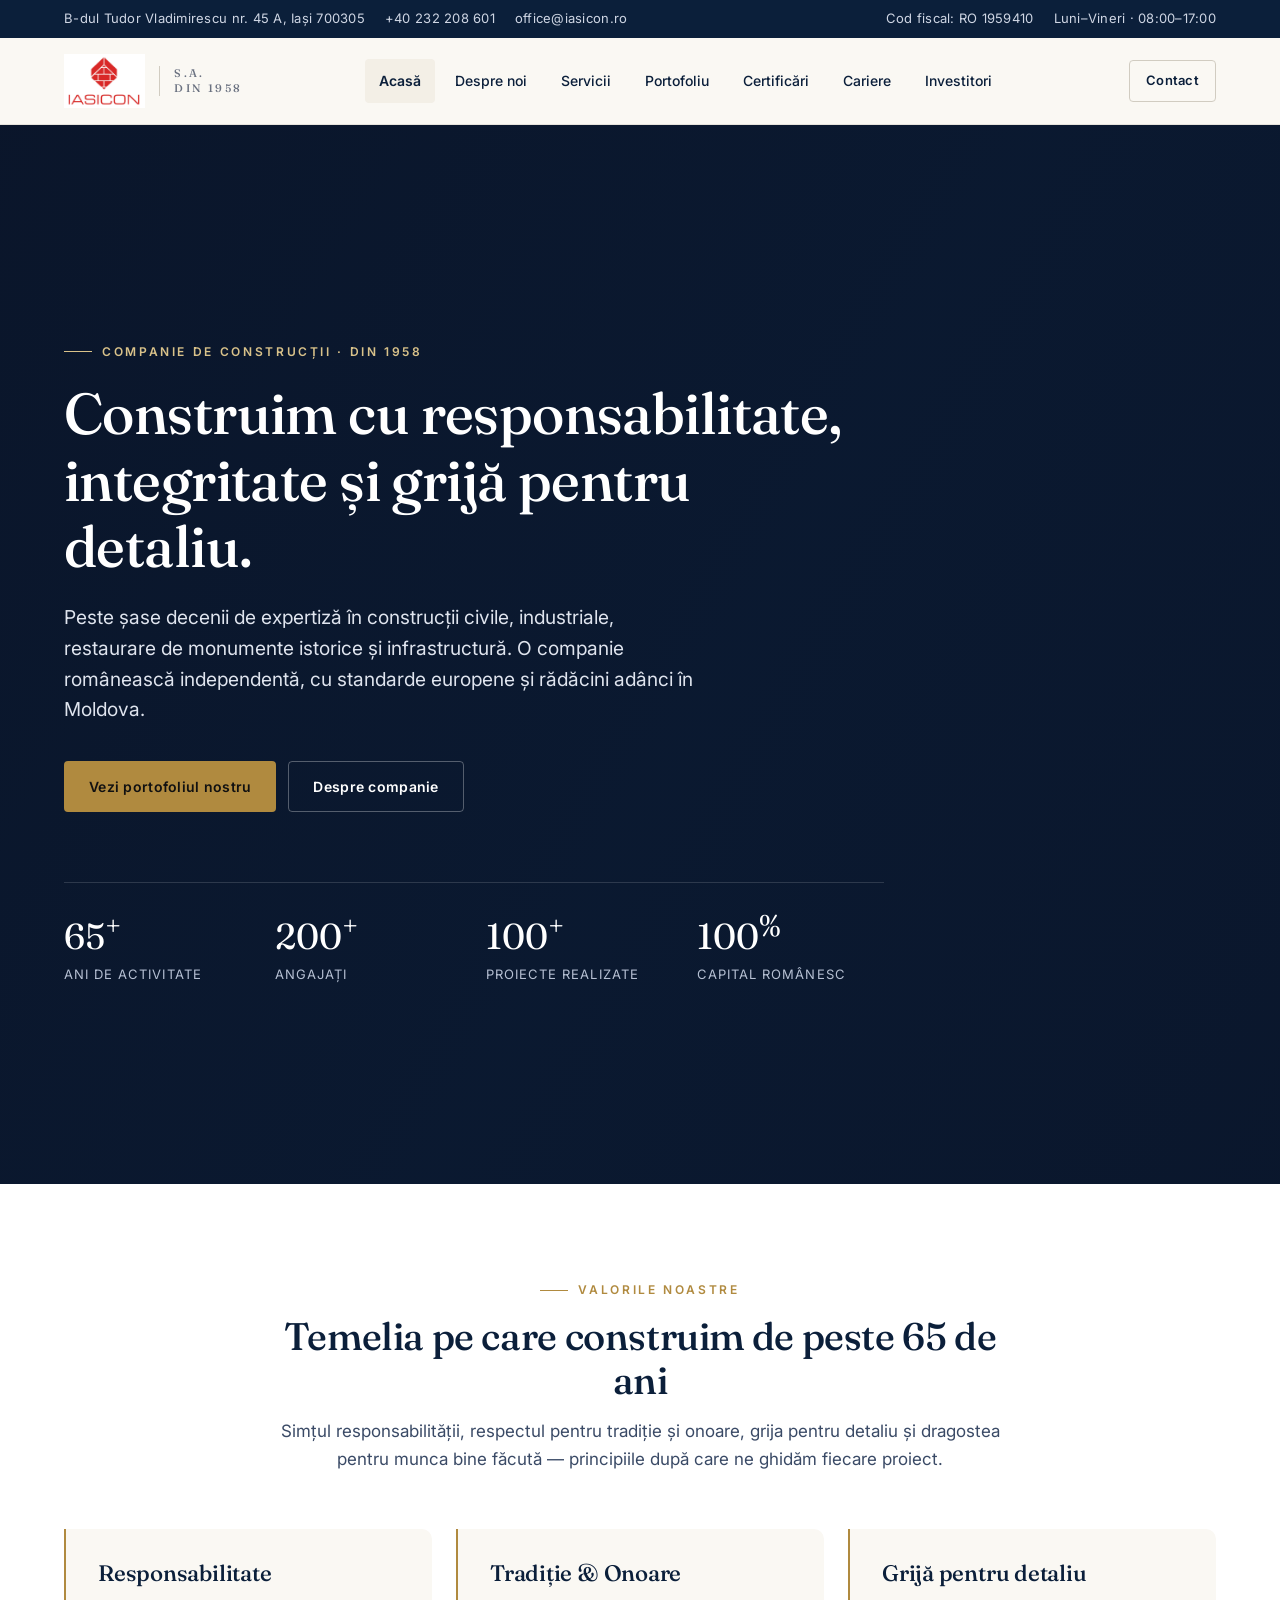
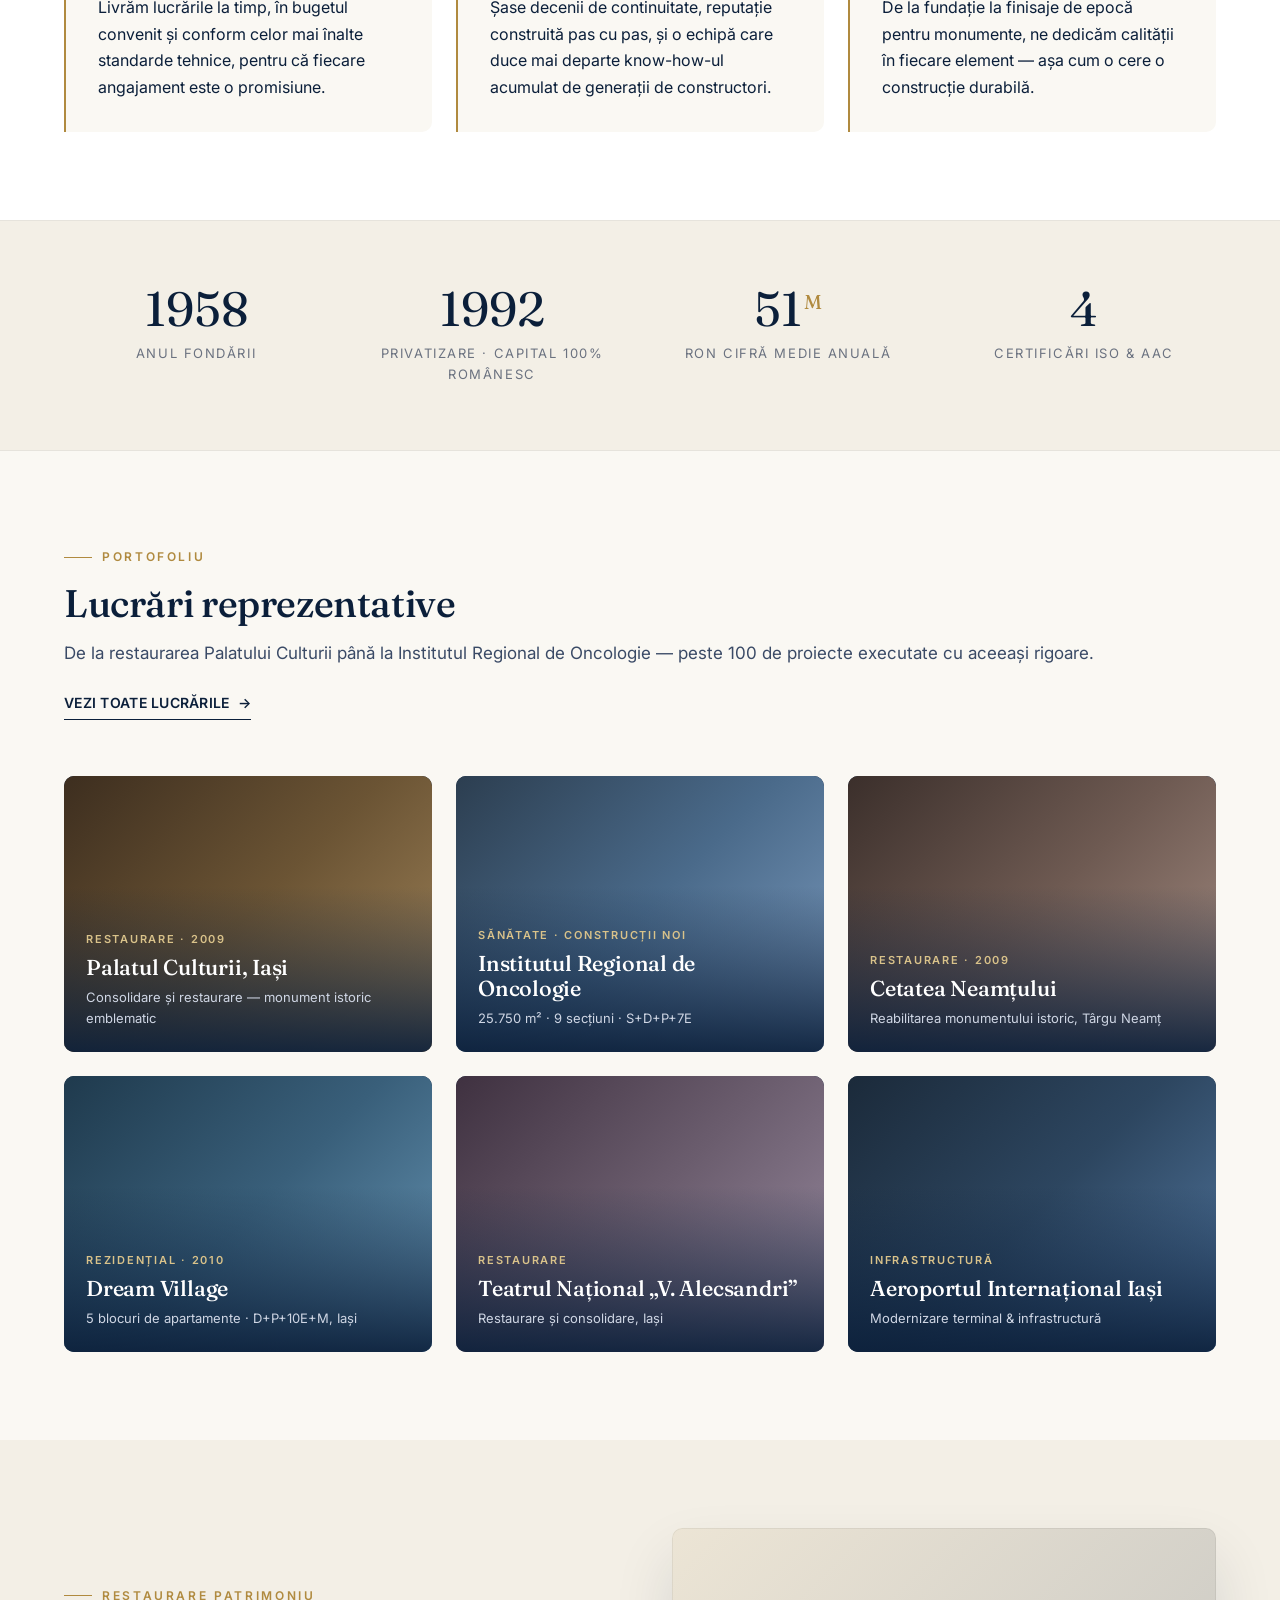
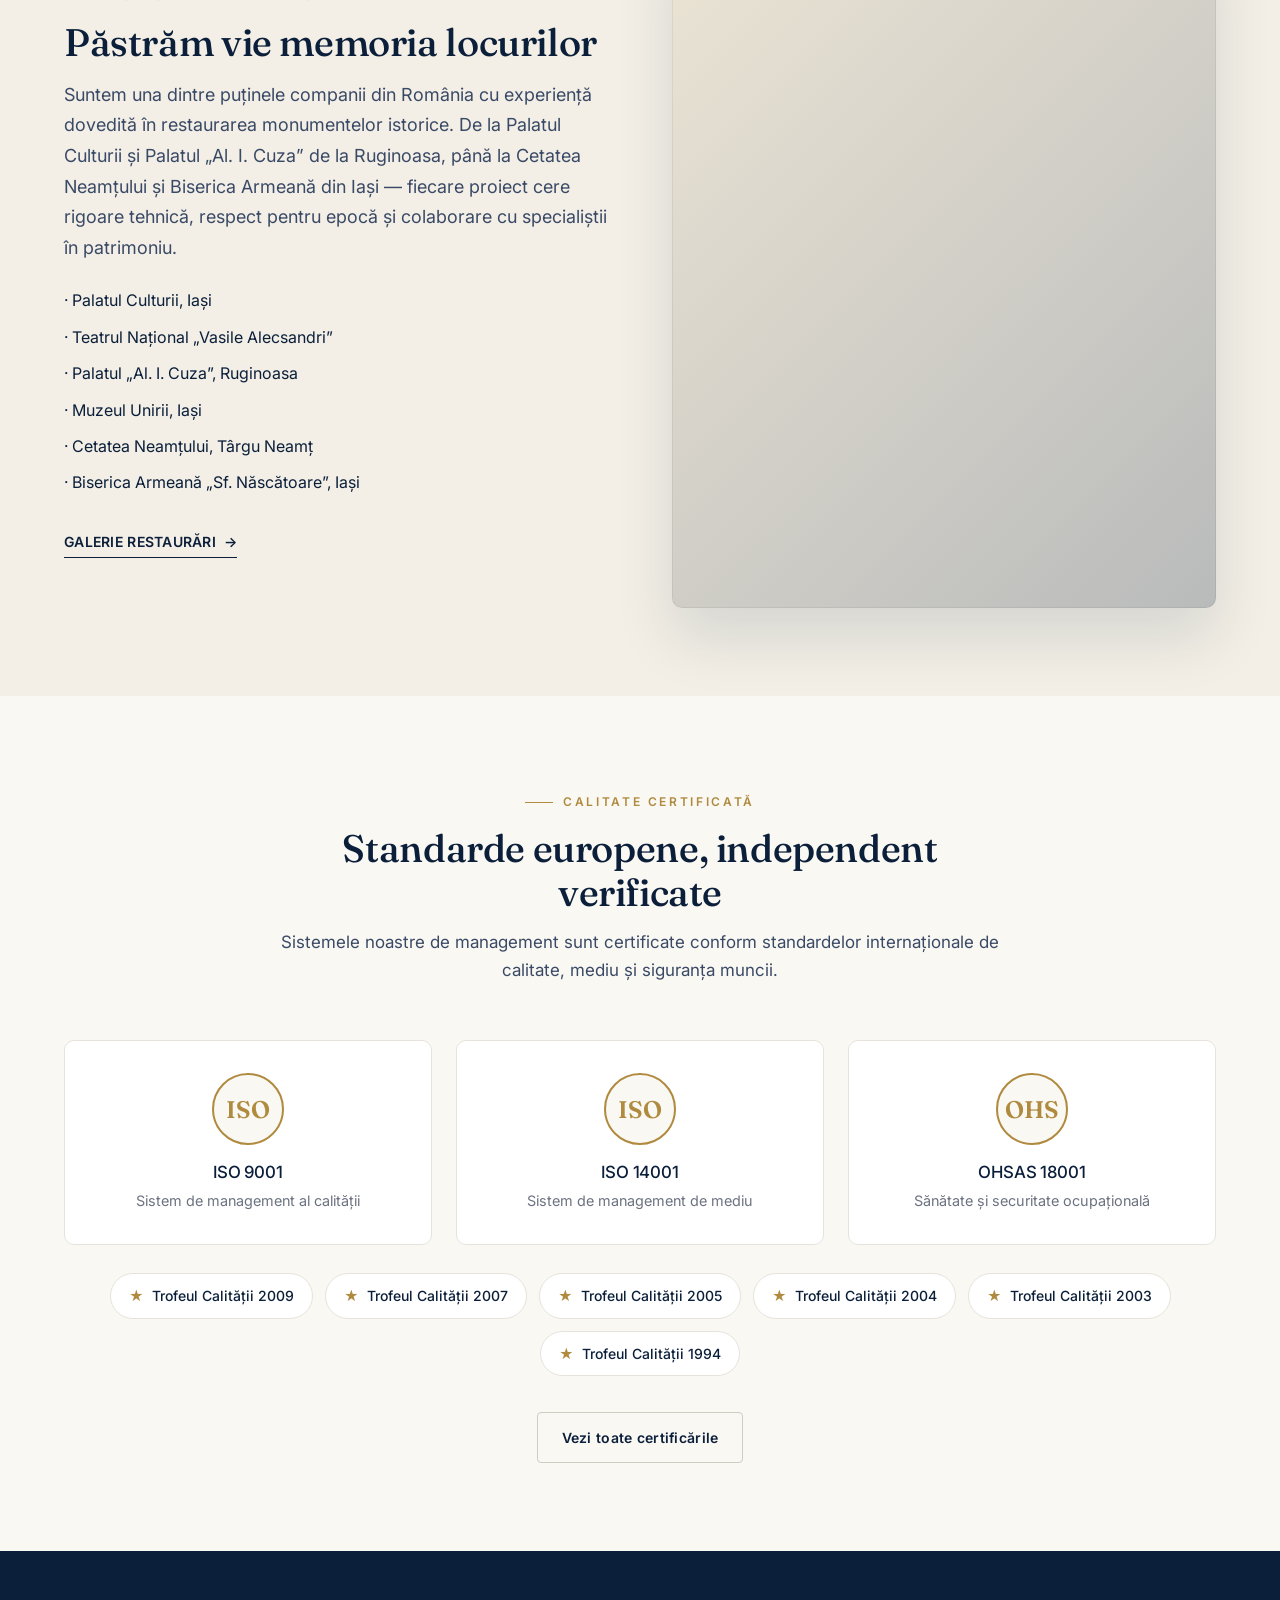
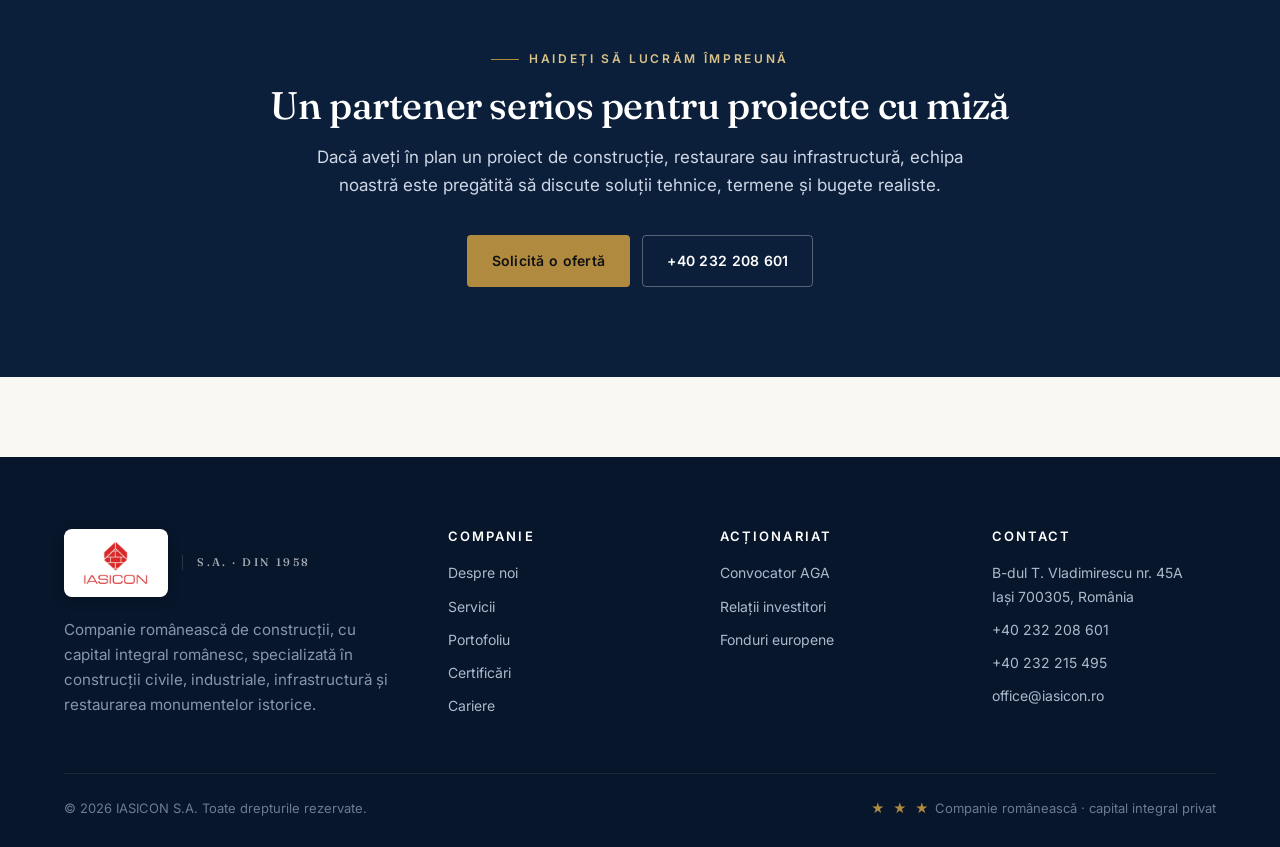
==== commit cf382074: "Integrare logo oficial IASICON - Adăugat logo.png oficial al companiei - Înlocuit brand-mark placeho" ====
--- a/index.html
+++ b/index.html
@@ -9,6 +9,15 @@
   <link rel="preconnect" href="https://fonts.gstatic.com" crossorigin />
   <link href="https://fonts.googleapis.com/css2?family=Fraunces:opsz,wght@9..144,400;9..144,500;9..144,600&family=Inter:wght@400;500;600;700&display=swap" rel="stylesheet" />
   <link rel="stylesheet" href="styles.css" />
+  <link rel="icon" type="image/png" href="logo.png" />
+  <link rel="apple-touch-icon" href="logo.png" />
+  <meta property="og:site_name" content="IASICON S.A." />
+  <meta property="og:type" content="website" />
+  <meta property="og:title" content="IASICON — Construim cu responsabilitate, din 1958" />
+  <meta property="og:description" content="Companie românească de construcții cu peste 65 de ani de experiență. Restaurare monumente istorice, construcții civile, industriale și infrastructură." />
+  <meta property="og:image" content="logo.png" />
+  <meta name="twitter:card" content="summary_large_image" />
+  <meta name="theme-color" content="#0b1f3a" />
 </head>
 <body>
 
@@ -29,12 +38,9 @@
     </div>
     <div class="container">
       <nav class="nav-main" aria-label="Navigație principală">
-        <a href="index.html" class="brand">
-          <span class="brand-mark">IA</span>
-          <span class="brand-text">
-            IASICON
-            <small>S.A. · din 1958</small>
-          </span>
+        <a href="index.html" class="brand" aria-label="IASICON">
+          <img src="logo.png" alt="IASICON" class="brand-logo" width="180" height="120" />
+          <span class="brand-tag">S.A.<br>din 1958</span>
         </a>
         <button class="nav-toggle" aria-label="Meniu" aria-expanded="false"><span></span></button>
         <ul class="nav-links">
@@ -257,8 +263,8 @@
       <div class="grid footer-grid">
         <div class="footer-brand">
           <a href="index.html" class="brand" style="color: var(--white);">
-            <span class="brand-mark">IA</span>
-            <span class="brand-text">IASICON<small>S.A. · din 1958</small></span>
+            <img src="logo.png" alt="IASICON" class="brand-logo" width="180" height="120" />
+            <span class="brand-tag">S.A. · din 1958</span>
           </a>
           <p>Companie românească de construcții, cu capital integral românesc, specializată în construcții civile, industriale, infrastructură și restaurarea monumentelor istorice.</p>
         </div>
--- a/styles.css
+++ b/styles.css
@@ -228,35 +228,31 @@
   display: flex;
   align-items: center;
   gap: 14px;
+  color: var(--ink);
+  text-decoration: none;
+}
+.brand-logo {
+  height: 54px;
+  width: auto;
+  display: block;
+  transition: transform var(--t);
+}
+.brand:hover .brand-logo { transform: translateY(-1px); }
+.brand-tag {
   font-family: var(--font-serif);
-  font-weight: 600;
-  font-size: 1.4rem;
-  color: var(--ink);
-  letter-spacing: .01em;
-}
-.brand-mark {
-  width: 42px;
-  height: 42px;
-  border-radius: 6px;
-  background: linear-gradient(135deg, var(--ink) 0%, var(--accent) 100%);
-  color: var(--white);
-  display: grid;
-  place-items: center;
-  font-family: var(--font-serif);
-  font-weight: 700;
-  font-size: 20px;
-  letter-spacing: -.05em;
-  box-shadow: inset 0 0 0 1px rgba(255,255,255,.08);
-}
-.brand-text { display: flex; flex-direction: column; line-height: 1; }
-.brand-text small {
-  font-family: var(--font-sans);
   font-size: 11px;
   font-weight: 500;
-  letter-spacing: .16em;
+  letter-spacing: .22em;
   color: var(--muted);
   text-transform: uppercase;
-  margin-top: 4px;
+  padding-left: 14px;
+  border-left: 1px solid var(--line-strong);
+  line-height: 1.35;
+  white-space: nowrap;
+}
+@media (max-width: 860px) {
+  .brand-logo { height: 46px; }
+  .brand-tag { display: none; }
 }
 
 .nav-links {
@@ -766,8 +762,18 @@
   gap: 48px;
 }
 .footer-brand .brand { color: var(--white); }
-.footer-brand .brand-text small { color: #6e7a93; }
-.footer-brand p { margin-top: 16px; font-size: .95rem; max-width: 340px; color: #8a95ad; }
+.footer-brand .brand-logo {
+  height: 68px;
+  background: #fff;
+  padding: 10px 16px;
+  border-radius: 8px;
+  box-shadow: 0 2px 12px rgba(0,0,0,.25);
+}
+.footer-brand .brand-tag {
+  color: rgba(255,255,255,.65);
+  border-color: rgba(255,255,255,.14);
+}
+.footer-brand p { margin-top: 20px; font-size: .95rem; max-width: 340px; color: #8a95ad; }
 
 .footer-list { list-style: none; display: grid; gap: 10px; font-size: 14px; }
 
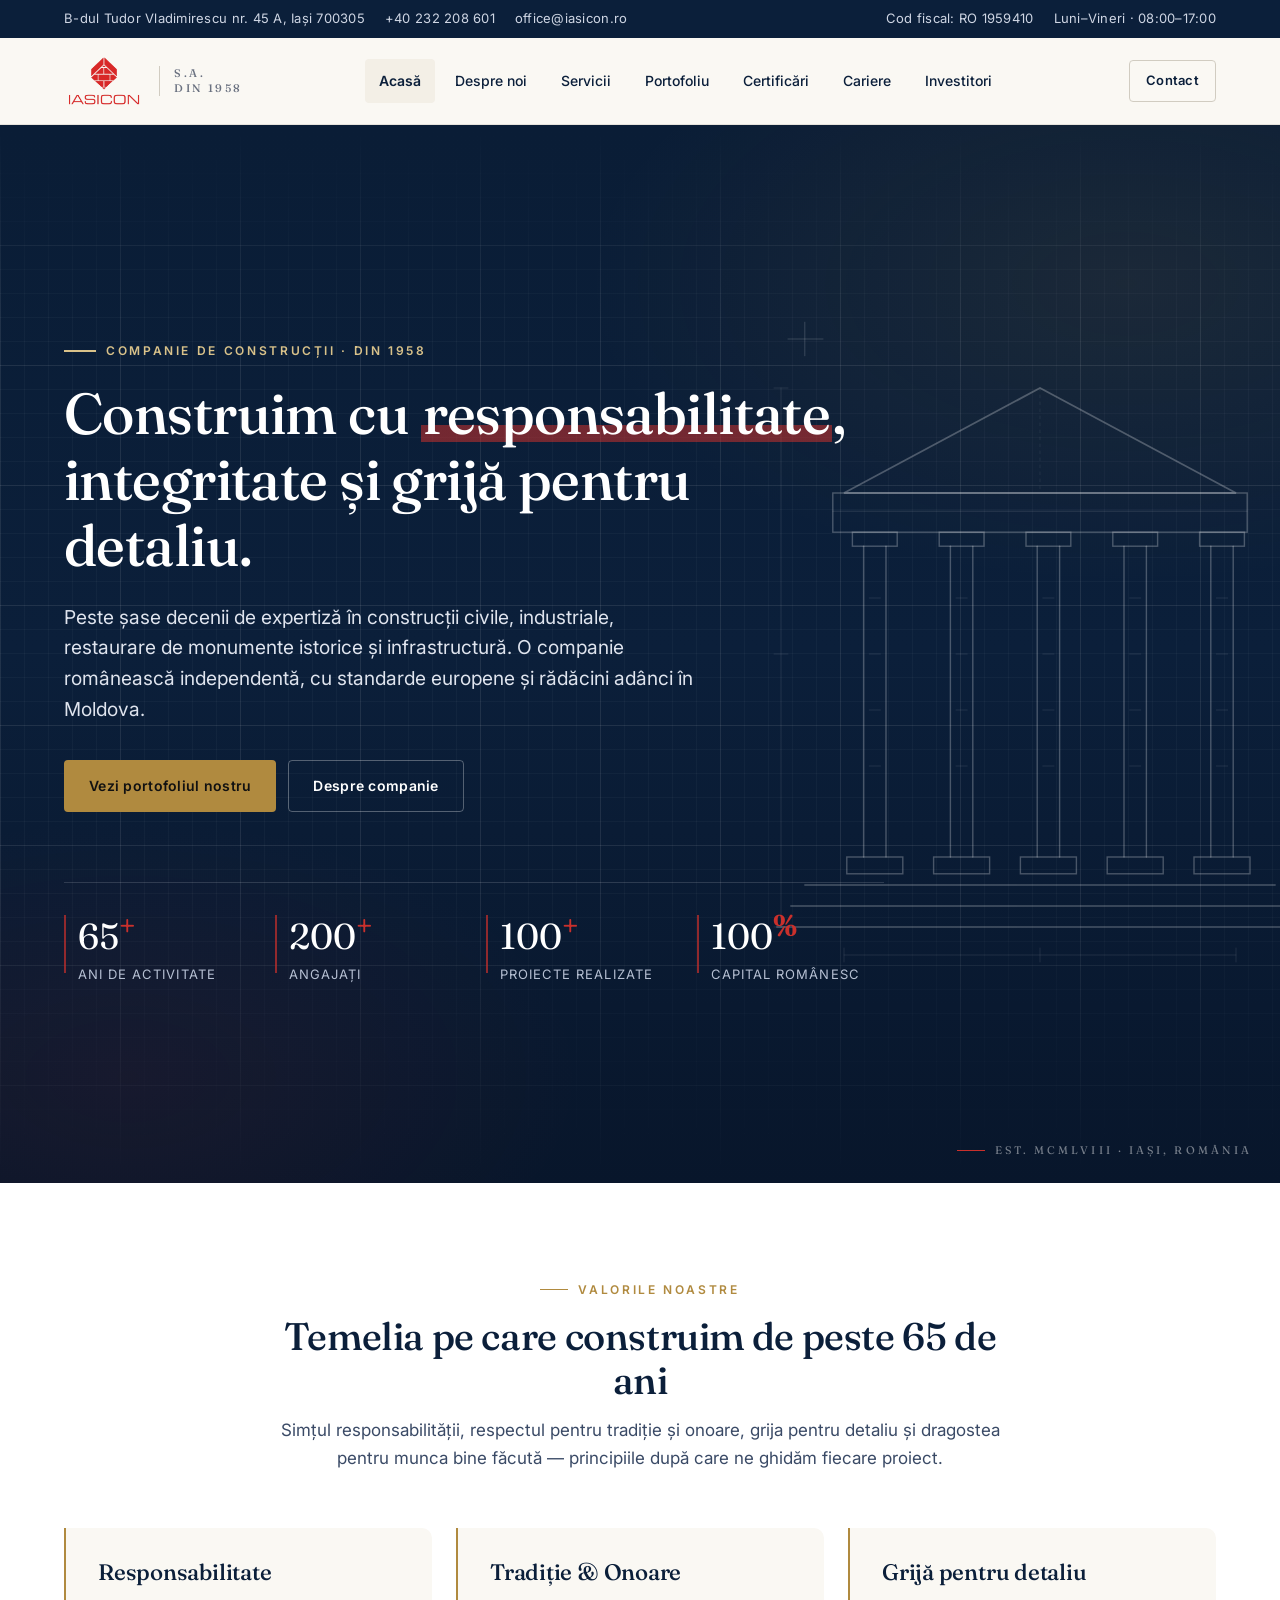
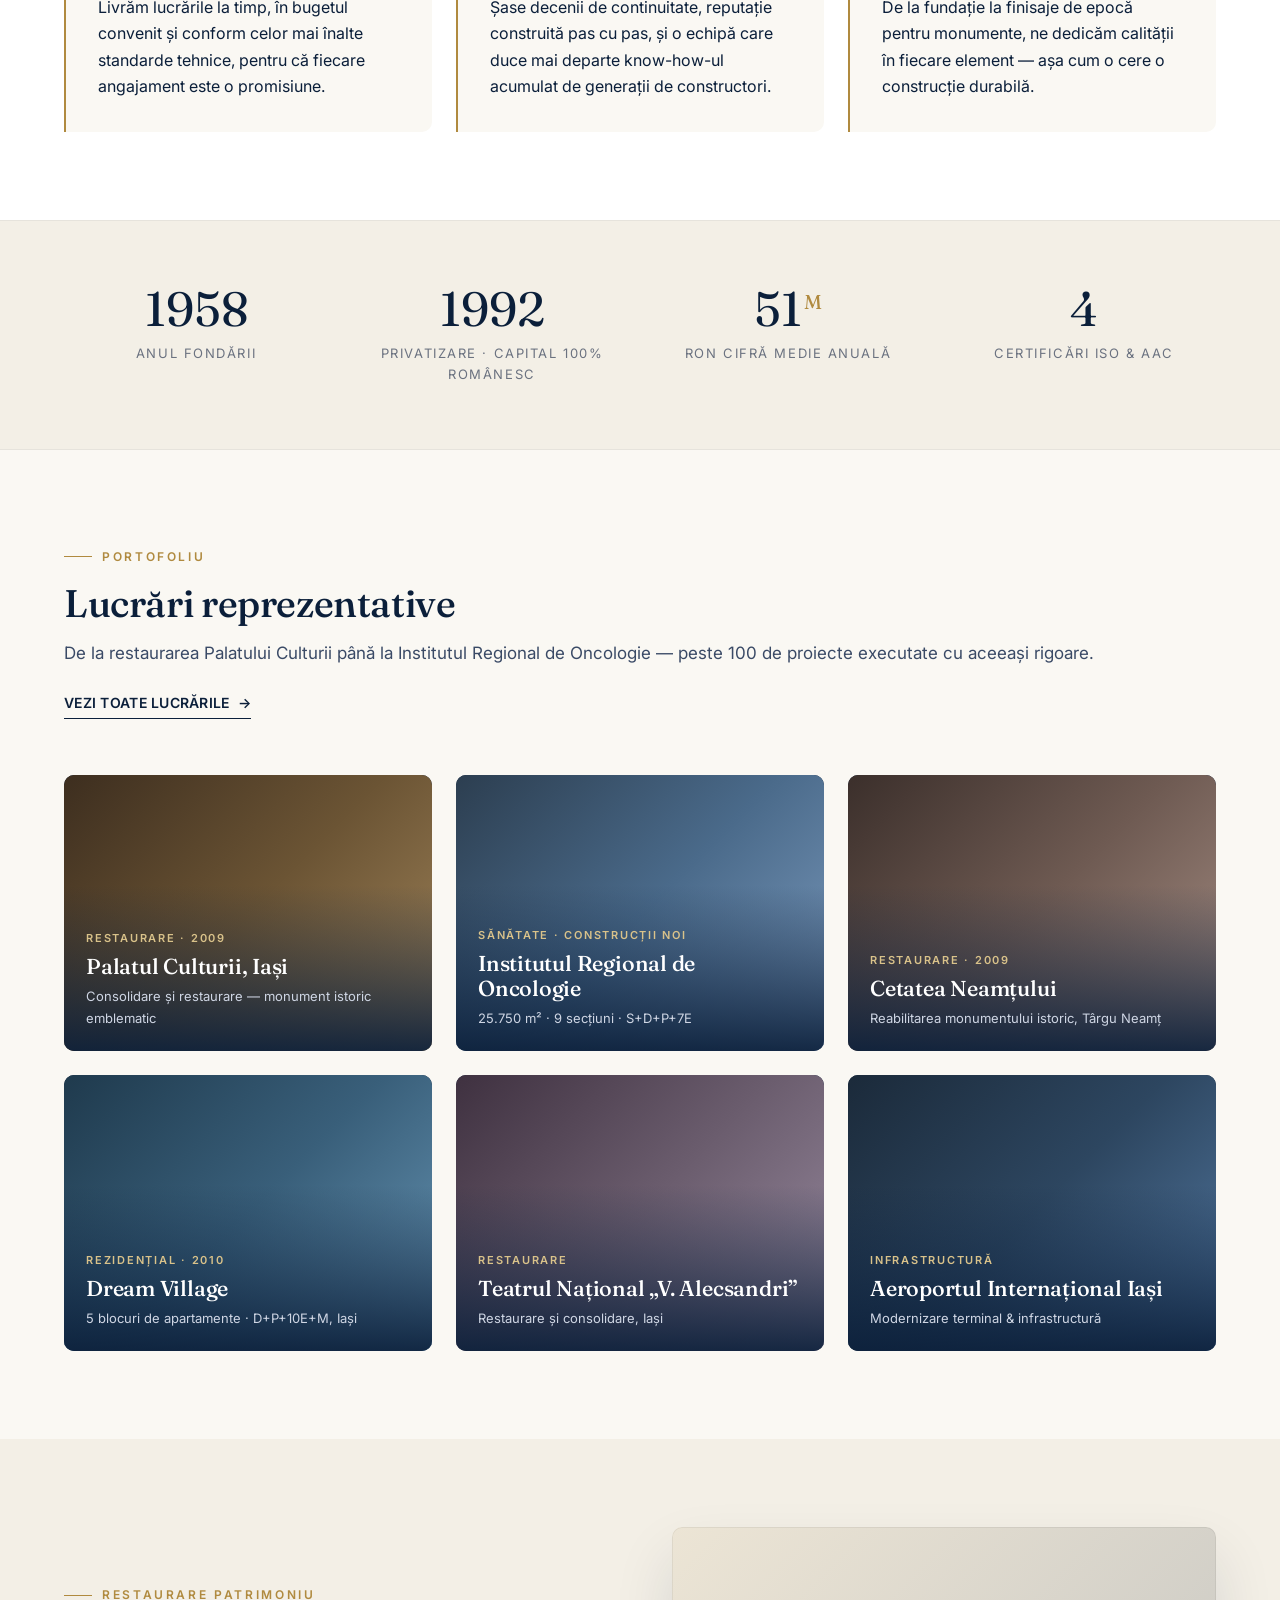
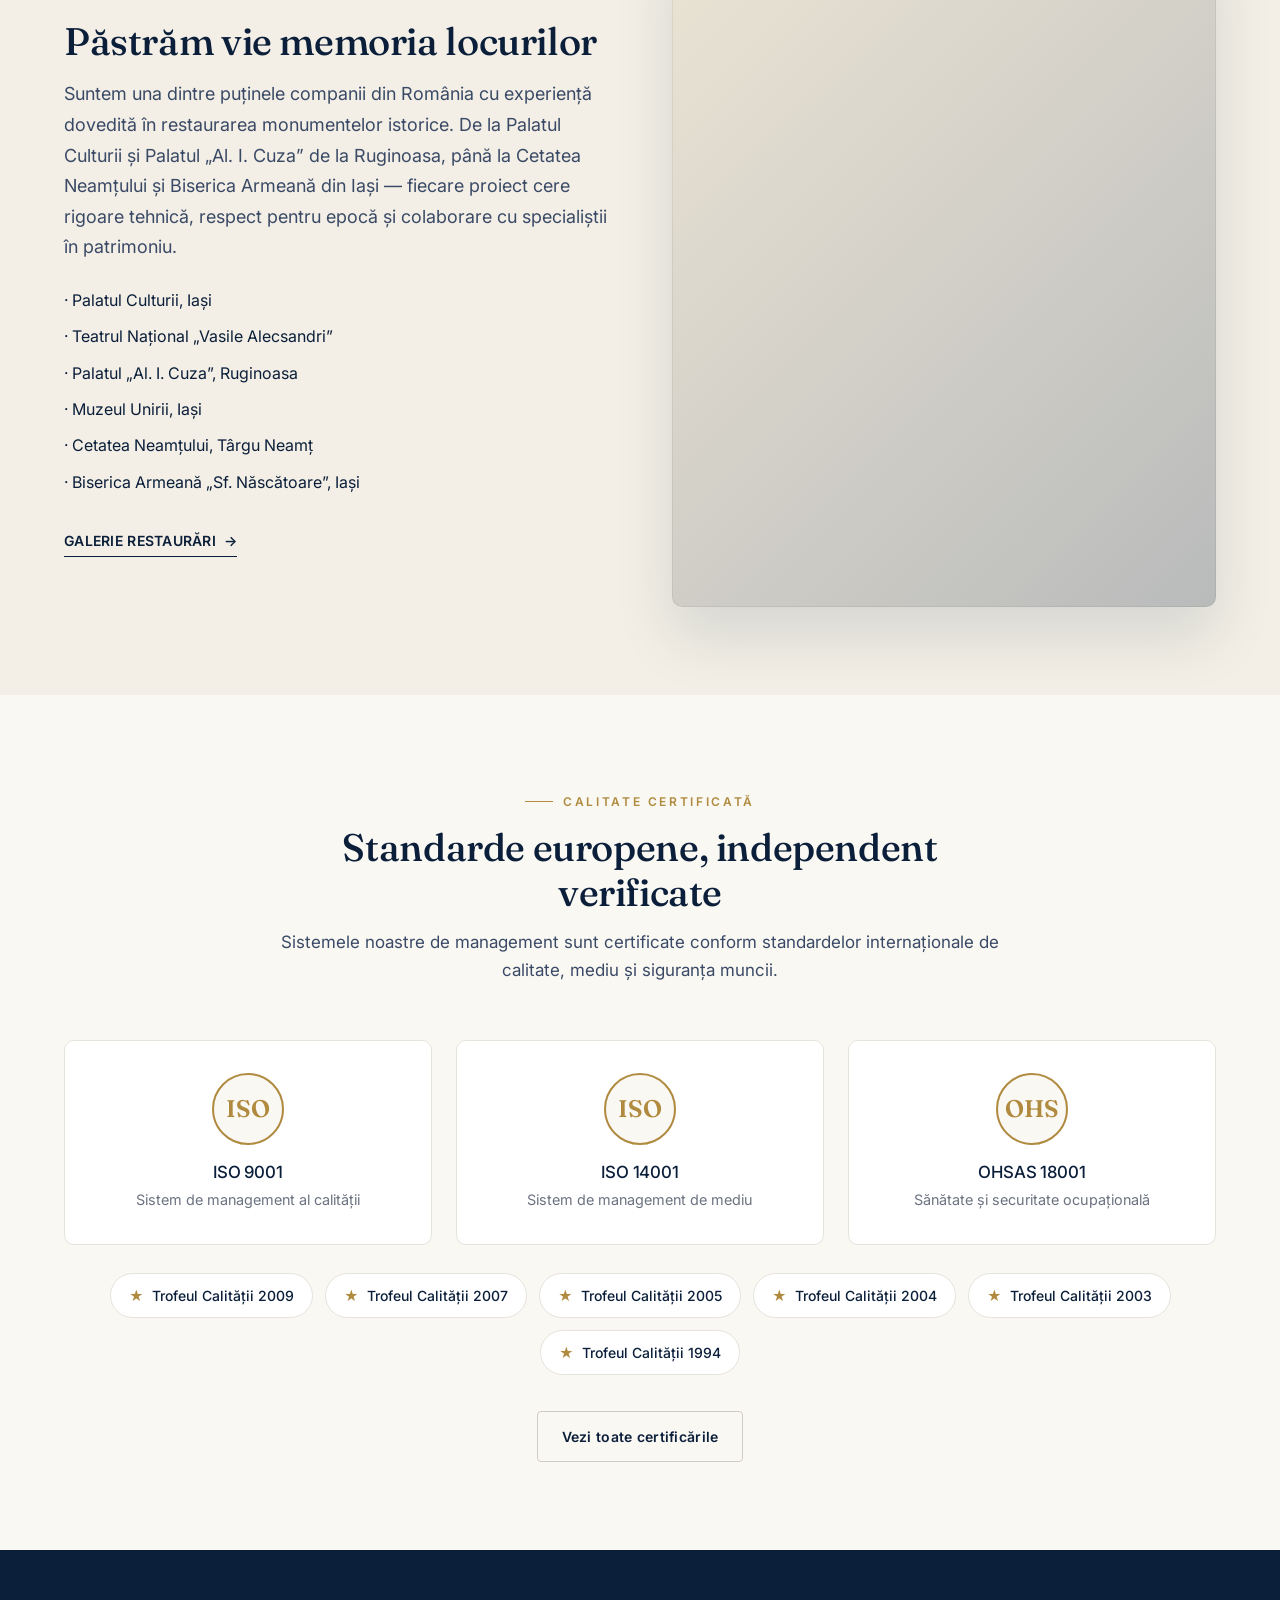
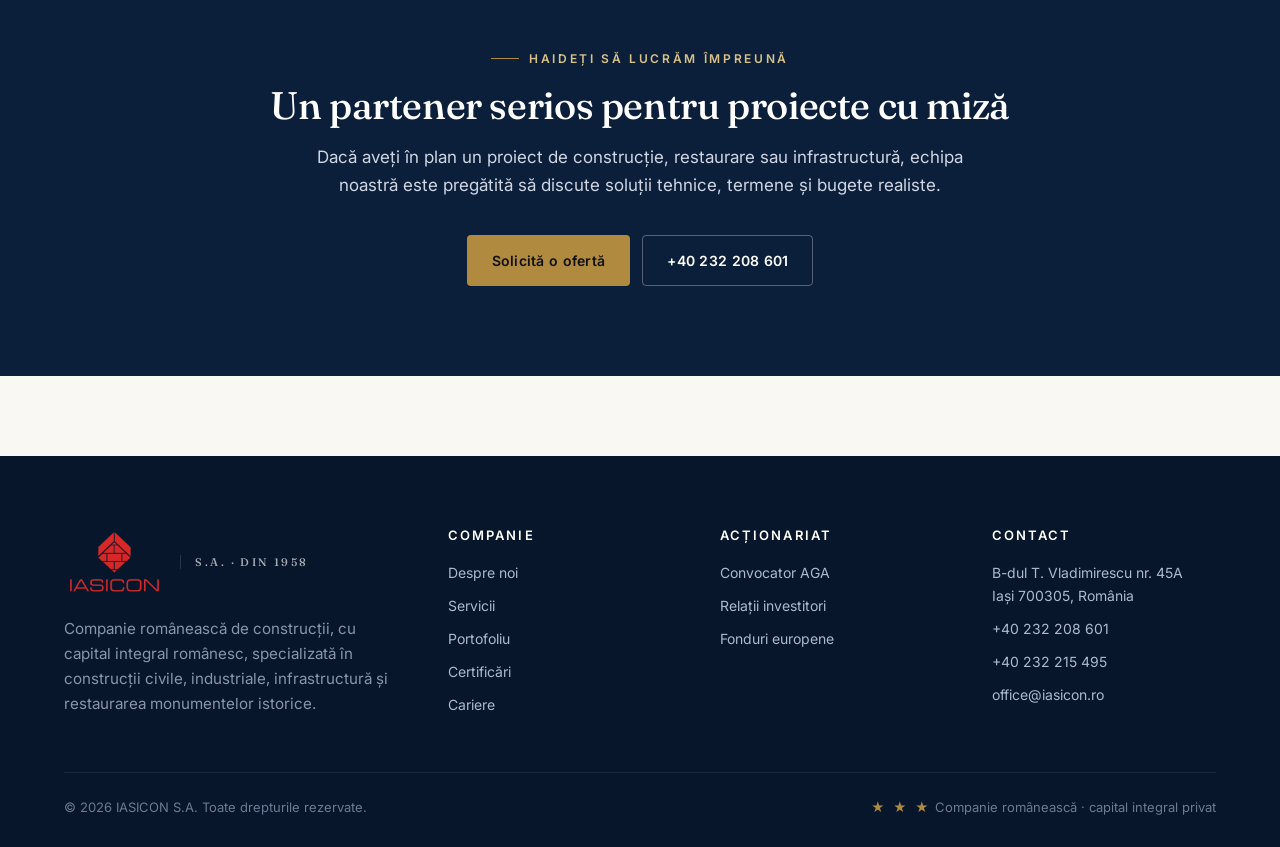
==== commit a60bbef2: "Hero redesign: desen tehnic clasic, fără fotografie stock Înlocuit hero-ul cu o estetică instituțion" ====
--- a/index.html
+++ b/index.html
@@ -64,7 +64,7 @@
     <div class="container">
       <div class="hero-inner reveal">
         <span class="eyebrow">Companie de construcții · din 1958</span>
-        <h1>Construim cu responsabilitate, integritate și grijă pentru detaliu.</h1>
+        <h1>Construim cu <span class="accent">responsabilitate</span>, integritate și grijă pentru detaliu.</h1>
         <p>Peste șase decenii de expertiză în construcții civile, industriale, restaurare de monumente istorice și infrastructură. O companie românească independentă, cu standarde europene și rădăcini adânci în Moldova.</p>
         <div class="hero-actions">
           <a href="portofoliu.html" class="btn btn-primary">Vezi portofoliul nostru</a>
@@ -78,6 +78,7 @@
         </div>
       </div>
     </div>
+    <div class="hero-sig">Est. MCMLVIII · Iași, România</div>
   </section>
 
   <!-- ========== INTRO / VALUES ========== -->
--- a/styles.css
+++ b/styles.css
@@ -304,24 +304,91 @@
 .nav-toggle span::before { content: ""; position: absolute; top: -6px; left: 0; }
 .nav-toggle span::after  { content: ""; position: absolute; top:  6px; left: 0; }
 
-/* ---------- Hero ---------- */
+/* ---------- Hero (instituțional · fără fotografie stock) ---------- */
 .hero {
+  --iasicon-red: #c9302c;
   position: relative;
   overflow: hidden;
   color: var(--white);
-  background: var(--ink);
+  background:
+    radial-gradient(900px 500px at 88% 15%, rgba(176,138,63,.10), transparent 60%),
+    radial-gradient(700px 400px at 10% 90%, rgba(201,48,44,.08), transparent 65%),
+    linear-gradient(180deg, #0a1d36 0%, #0b1f3a 50%, #08162b 100%);
   isolation: isolate;
 }
+/* Grilă arhitecturală subtilă — evocă planșă de inginerie */
 .hero::before {
   content: "";
   position: absolute;
   inset: 0;
   background-image:
-    linear-gradient(120deg, rgba(10,20,40,.85) 0%, rgba(10,20,40,.55) 55%, rgba(10,20,40,.75) 100%),
-    url('https://images.unsplash.com/photo-1519999482648-25049ddd37b1?auto=format&fit=crop&w=2000&q=80');
-  background-size: cover;
-  background-position: center;
+    linear-gradient(rgba(255,255,255,.03) 1px, transparent 1px),
+    linear-gradient(90deg, rgba(255,255,255,.03) 1px, transparent 1px),
+    linear-gradient(rgba(255,255,255,.06) 1px, transparent 1px),
+    linear-gradient(90deg, rgba(255,255,255,.06) 1px, transparent 1px);
+  background-size: 24px 24px, 24px 24px, 120px 120px, 120px 120px;
+  -webkit-mask-image: linear-gradient(180deg, transparent 0%, #000 18%, #000 72%, transparent 100%);
+          mask-image: linear-gradient(180deg, transparent 0%, #000 18%, #000 72%, transparent 100%);
+  z-index: -2;
+}
+/* Desen tehnic — fațadă clasică cu fronton și coloane */
+.hero::after {
+  content: "";
+  position: absolute;
+  top: 50%;
+  right: -40px;
+  transform: translateY(-50%);
+  width: min(560px, 46vw);
+  aspect-ratio: 4 / 5;
+  background-image: url("data:image/svg+xml;utf8,<svg xmlns='http://www.w3.org/2000/svg' viewBox='0 0 400 500' fill='none' stroke='rgba(255,255,255,0.30)' stroke-linecap='round'><g stroke-width='0.6' opacity='0.8'><line x1='20' y1='25' x2='45' y2='25'/><line x1='32' y1='13' x2='32' y2='37'/></g><polygon points='60,135 340,135 200,60' stroke-width='1.3'/><line x1='200' y1='60' x2='200' y2='135' stroke-width='0.4' stroke-dasharray='2 3' opacity='0.5'/><rect x='52' y='135' width='296' height='28' stroke-width='1'/><line x1='52' y1='148' x2='348' y2='148' stroke-width='0.5' opacity='0.7'/><g stroke-width='1'><rect x='66' y='163' width='32' height='10'/><rect x='128' y='163' width='32' height='10'/><rect x='190' y='163' width='32' height='10'/><rect x='252' y='163' width='32' height='10'/><rect x='314' y='163' width='32' height='10'/></g><g stroke-width='1'><line x1='74' y1='173' x2='74' y2='395'/><line x1='90' y1='173' x2='90' y2='395'/><line x1='136' y1='173' x2='136' y2='395'/><line x1='152' y1='173' x2='152' y2='395'/><line x1='198' y1='173' x2='198' y2='395'/><line x1='214' y1='173' x2='214' y2='395'/><line x1='260' y1='173' x2='260' y2='395'/><line x1='276' y1='173' x2='276' y2='395'/><line x1='322' y1='173' x2='322' y2='395'/><line x1='338' y1='173' x2='338' y2='395'/></g><g stroke-width='0.5' opacity='0.55'><line x1='78' y1='210' x2='86' y2='210'/><line x1='78' y1='250' x2='86' y2='250'/><line x1='78' y1='290' x2='86' y2='290'/><line x1='78' y1='330' x2='86' y2='330'/><line x1='140' y1='210' x2='148' y2='210'/><line x1='140' y1='250' x2='148' y2='250'/><line x1='140' y1='290' x2='148' y2='290'/><line x1='140' y1='330' x2='148' y2='330'/><line x1='202' y1='210' x2='210' y2='210'/><line x1='202' y1='250' x2='210' y2='250'/><line x1='202' y1='290' x2='210' y2='290'/><line x1='202' y1='330' x2='210' y2='330'/><line x1='264' y1='210' x2='272' y2='210'/><line x1='264' y1='250' x2='272' y2='250'/><line x1='264' y1='290' x2='272' y2='290'/><line x1='264' y1='330' x2='272' y2='330'/><line x1='326' y1='210' x2='334' y2='210'/><line x1='326' y1='250' x2='334' y2='250'/><line x1='326' y1='290' x2='334' y2='290'/><line x1='326' y1='330' x2='334' y2='330'/></g><g stroke-width='1'><rect x='62' y='395' width='40' height='12'/><rect x='124' y='395' width='40' height='12'/><rect x='186' y='395' width='40' height='12'/><rect x='248' y='395' width='40' height='12'/><rect x='310' y='395' width='40' height='12'/></g><line x1='32' y1='415' x2='368' y2='415' stroke-width='1'/><line x1='22' y1='430' x2='378' y2='430' stroke-width='1'/><line x1='12' y1='445' x2='388' y2='445' stroke-width='1'/><g stroke-width='0.5' opacity='0.55'><line x1='15' y1='60' x2='15' y2='445'/><line x1='10' y1='60' x2='20' y2='60'/><line x1='10' y1='445' x2='20' y2='445'/><line x1='10' y1='250' x2='20' y2='250'/></g><g stroke-width='0.5' opacity='0.55'><line x1='60' y1='465' x2='340' y2='465'/><line x1='60' y1='460' x2='60' y2='470'/><line x1='340' y1='460' x2='340' y2='470'/><line x1='200' y1='460' x2='200' y2='470'/></g></svg>");
+  background-size: contain;
+  background-repeat: no-repeat;
+  background-position: center right;
   z-index: -1;
+  pointer-events: none;
+  opacity: .85;
+}
+/* Accente roșii IASICON — doar pe prima pagină */
+.hero .eyebrow { color: #e8b5a8; }
+.hero .eyebrow::before { background: var(--iasicon-red); width: 32px; height: 2px; }
+.hero h1 .accent {
+  background-image: linear-gradient(transparent 66%, rgba(201,48,44,.55) 66%, rgba(201,48,44,.55) 90%, transparent 90%);
+  background-repeat: no-repeat;
+  padding: 0 2px;
+}
+.hero-meta .item { position: relative; padding-left: 14px; }
+.hero-meta .item::before {
+  content: "";
+  position: absolute;
+  left: 0; top: 4px; bottom: 12px;
+  width: 2px;
+  background: var(--iasicon-red);
+  opacity: .7;
+}
+.hero-meta .item sup { color: var(--iasicon-red); font-weight: 700; }
+/* Signature în colțul din dreapta-jos */
+.hero-sig {
+  position: absolute;
+  right: 28px;
+  bottom: 24px;
+  font-family: var(--font-serif);
+  font-size: 11px;
+  letter-spacing: .28em;
+  text-transform: uppercase;
+  color: rgba(255,255,255,.45);
+  display: flex;
+  align-items: center;
+  gap: 10px;
+  z-index: 1;
+}
+.hero-sig::before {
+  content: "";
+  width: 28px; height: 1px;
+  background: var(--iasicon-red);
+}
+@media (max-width: 900px) {
+  .hero::after { opacity: .25; width: 80vw; right: -20vw; }
+  .hero-sig { display: none; }
 }
 .hero-inner {
   padding: 120px 0 110px;
@@ -762,13 +829,7 @@
   gap: 48px;
 }
 .footer-brand .brand { color: var(--white); }
-.footer-brand .brand-logo {
-  height: 68px;
-  background: #fff;
-  padding: 10px 16px;
-  border-radius: 8px;
-  box-shadow: 0 2px 12px rgba(0,0,0,.25);
-}
+.footer-brand .brand-logo { height: 68px; }
 .footer-brand .brand-tag {
   color: rgba(255,255,255,.65);
   border-color: rgba(255,255,255,.14);
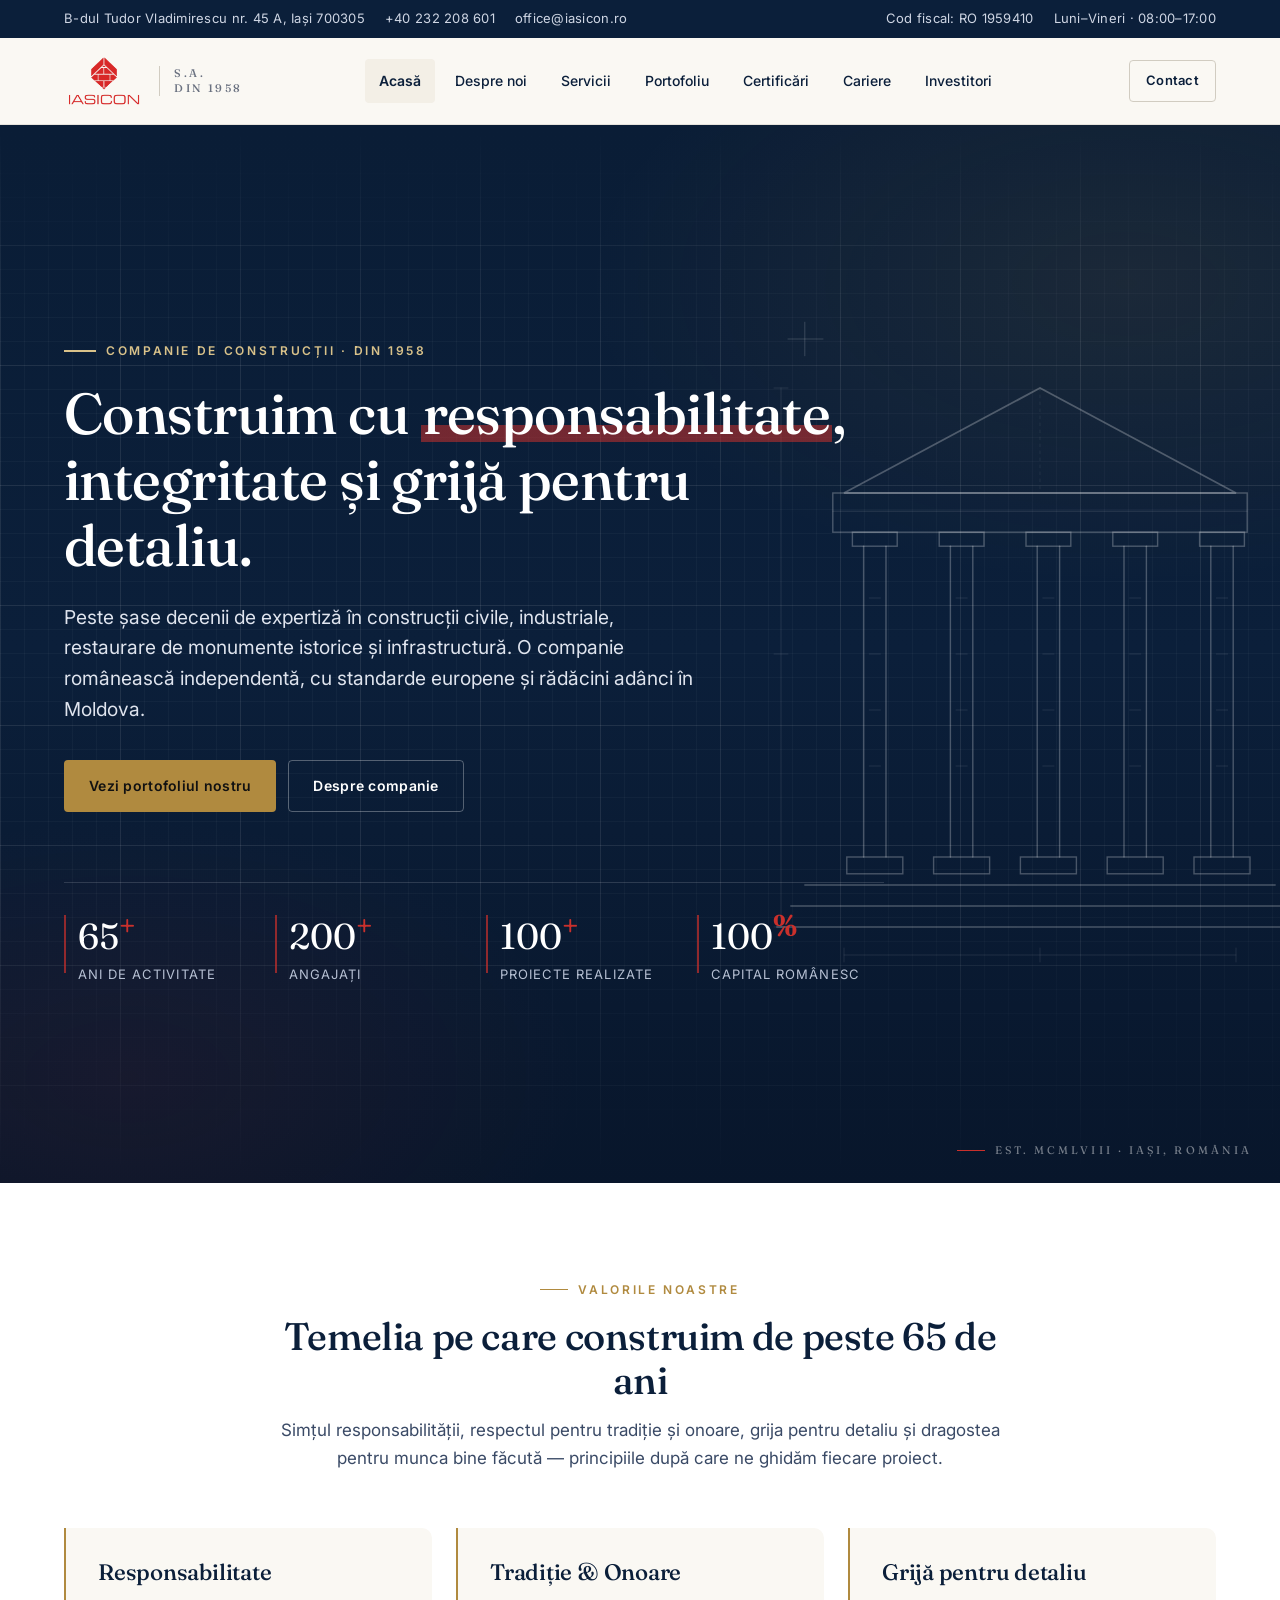
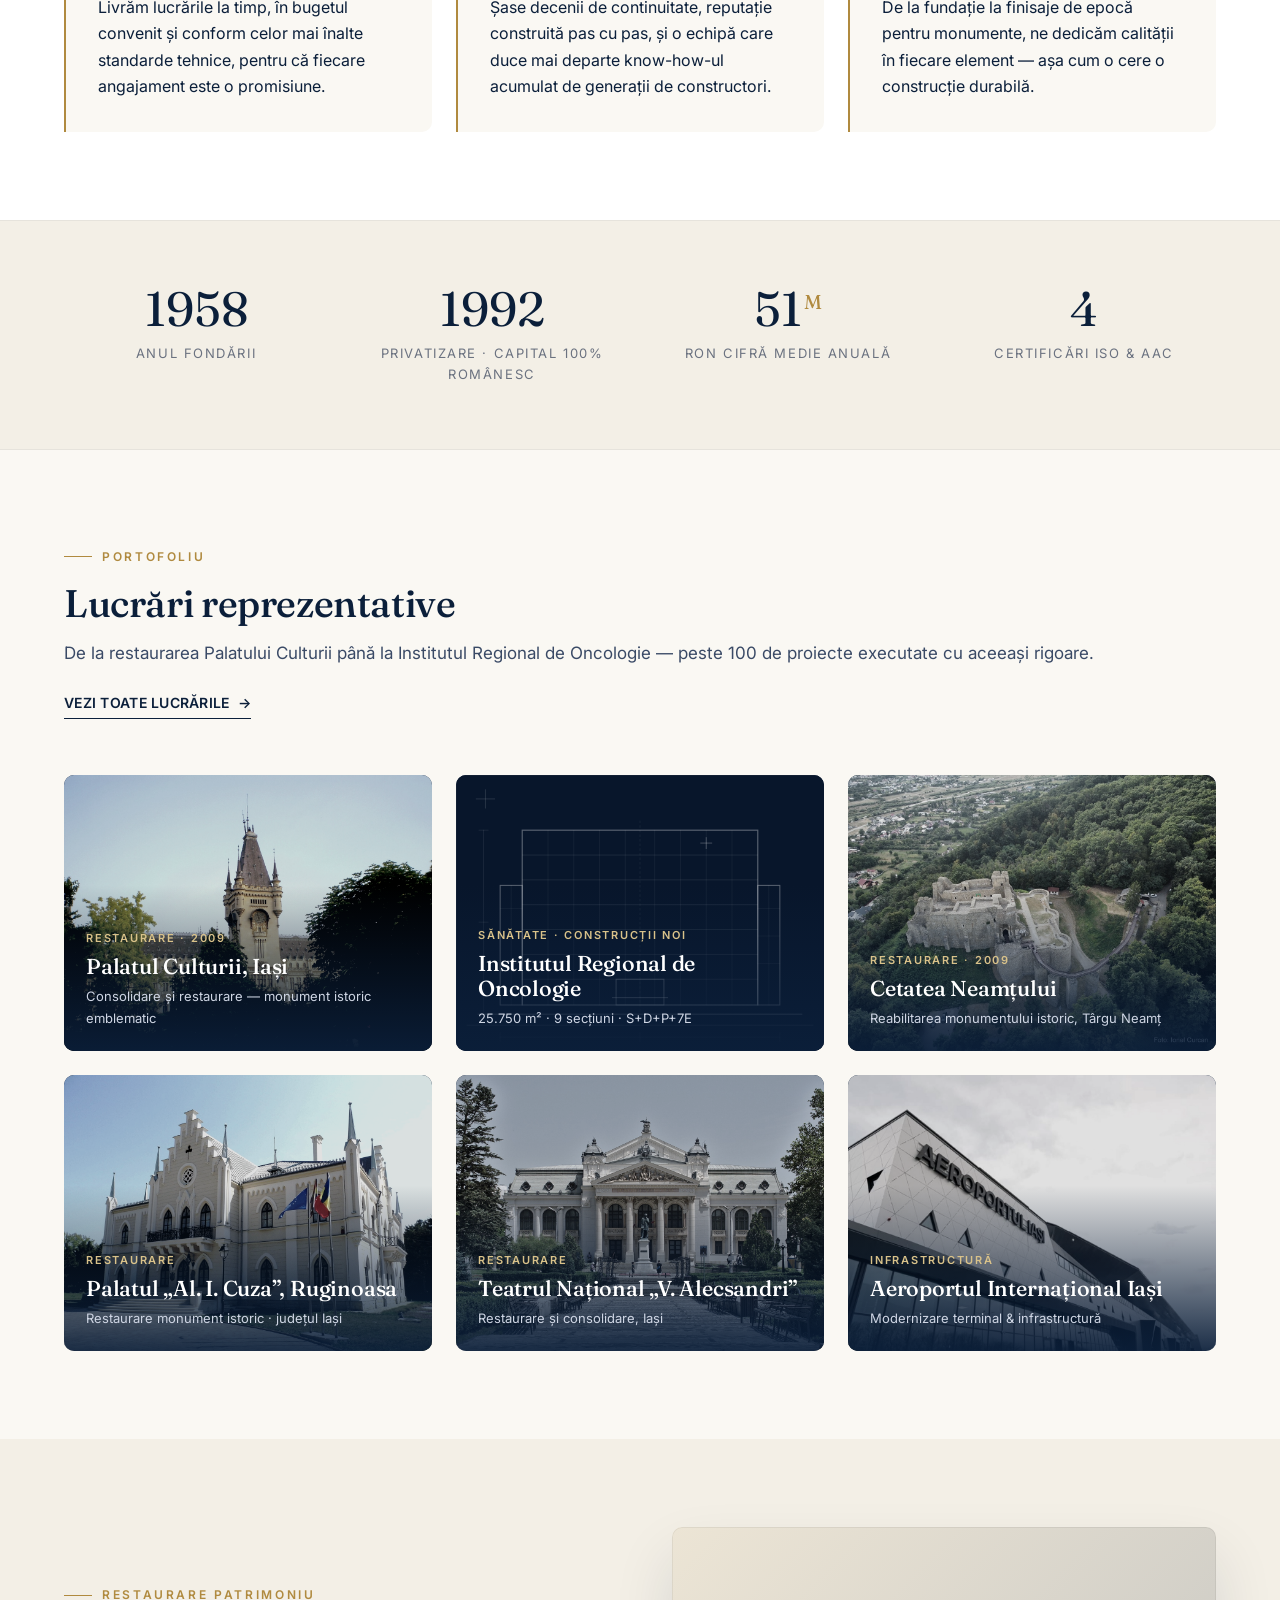
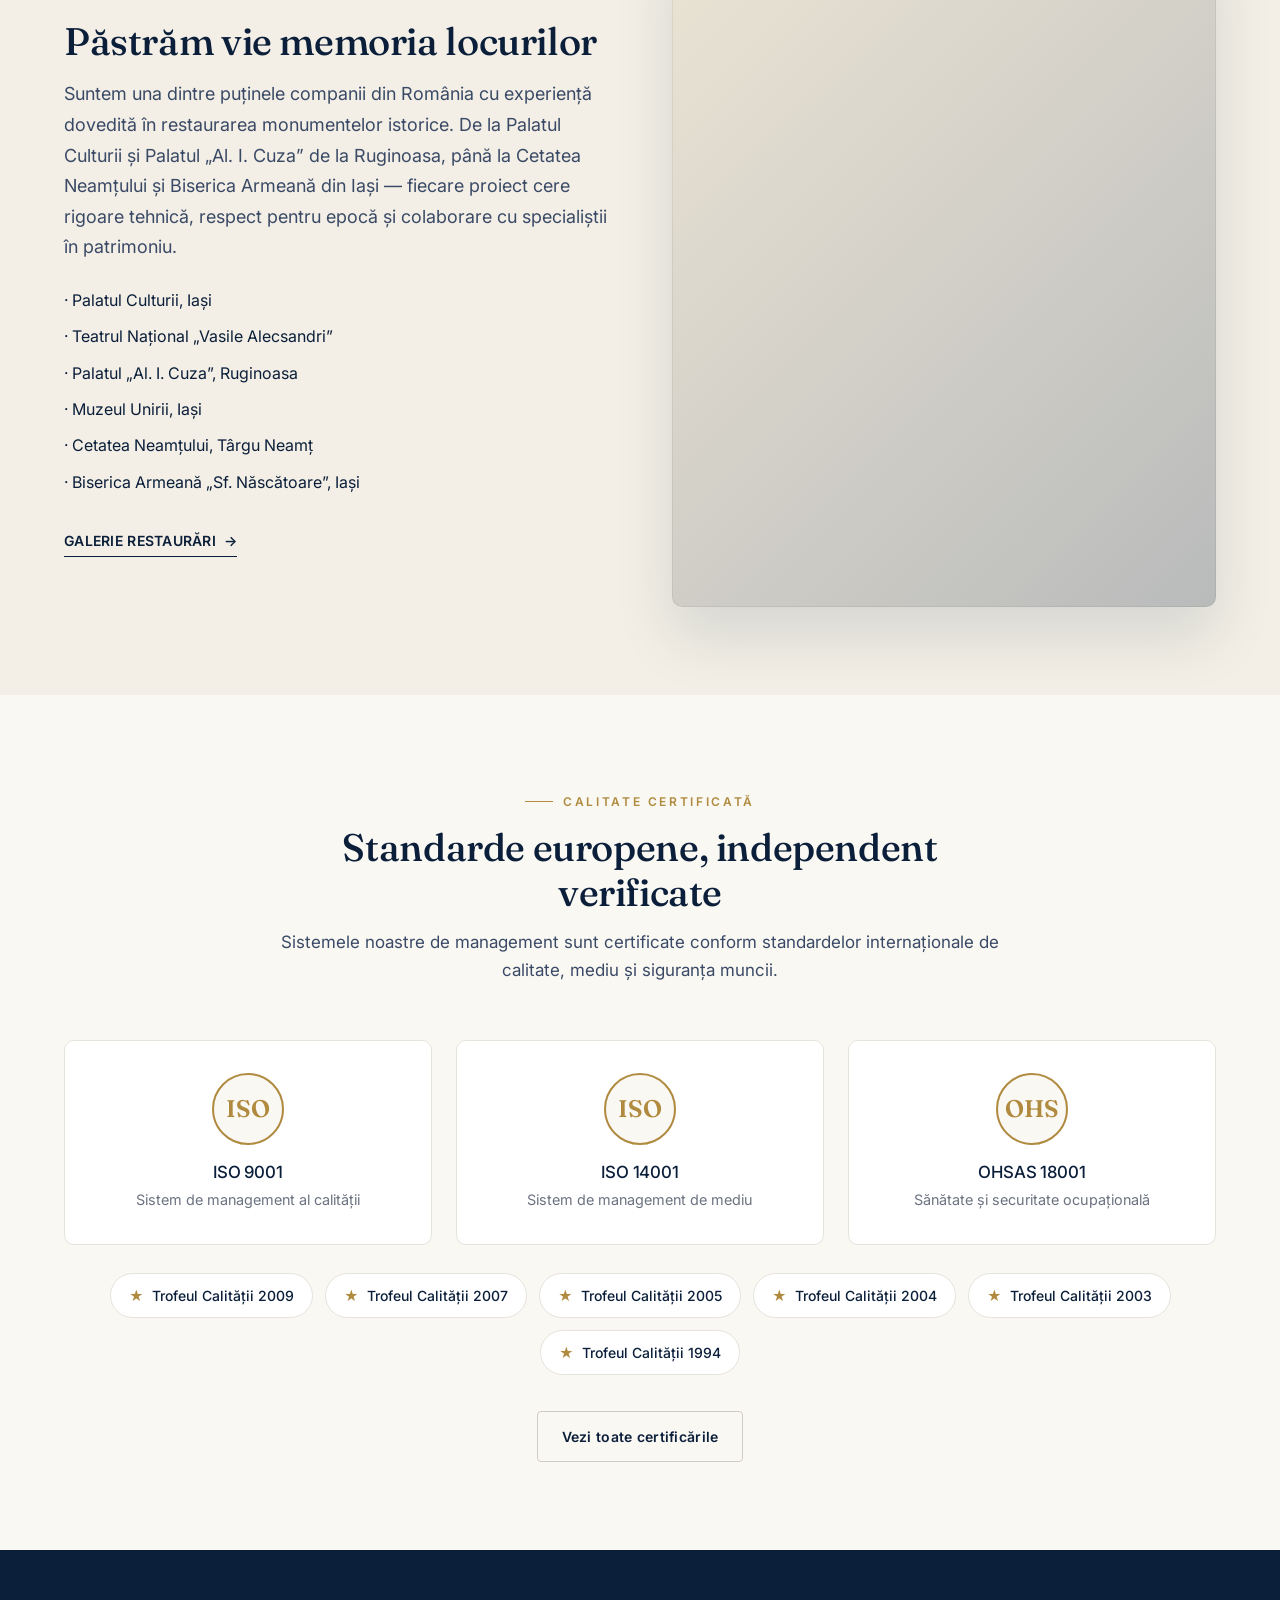
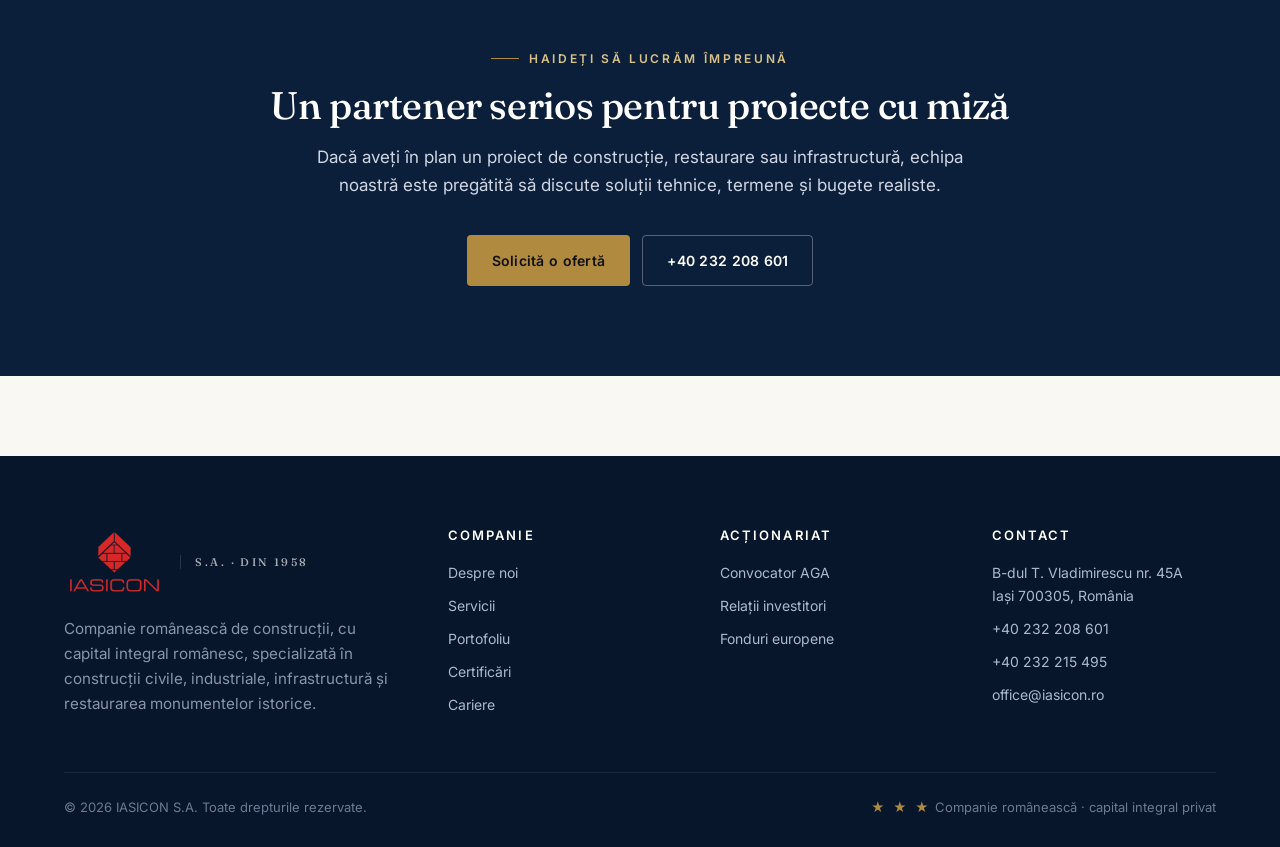
==== commit f07dc6b1: "Poze reale ale clădirilor (patrimoniu) + schiță arhitecturală (IRO) Înlocuit gradient-urile generice" ====
--- a/index.html
+++ b/index.html
@@ -132,7 +132,7 @@
 
       <div class="grid grid-3 reveal">
         <article class="project">
-          <div class="img img-gradient-2"></div>
+          <div class="img img-palat-culturii" role="img" aria-label="Palatul Culturii, Iași"></div>
           <div class="label">
             <span class="tag">Restaurare · 2009</span>
             <h3>Palatul Culturii, Iași</h3>
@@ -140,7 +140,7 @@
           </div>
         </article>
         <article class="project">
-          <div class="img img-gradient-1"></div>
+          <div class="img img-sketch" role="img" aria-label="Institutul Regional de Oncologie Iași — schiță arhitecturală"></div>
           <div class="label">
             <span class="tag">Sănătate · construcții noi</span>
             <h3>Institutul Regional de Oncologie</h3>
@@ -148,7 +148,7 @@
           </div>
         </article>
         <article class="project">
-          <div class="img img-gradient-4"></div>
+          <div class="img img-cetatea-neamtului" role="img" aria-label="Cetatea Neamțului"></div>
           <div class="label">
             <span class="tag">Restaurare · 2009</span>
             <h3>Cetatea Neamțului</h3>
@@ -156,15 +156,15 @@
           </div>
         </article>
         <article class="project">
-          <div class="img img-gradient-3"></div>
-          <div class="label">
-            <span class="tag">Rezidențial · 2010</span>
-            <h3>Dream Village</h3>
-            <div class="meta">5 blocuri de apartamente · D+P+10E+M, Iași</div>
-          </div>
-        </article>
-        <article class="project">
-          <div class="img img-gradient-6"></div>
+          <div class="img img-palatul-ruginoasa" role="img" aria-label="Palatul Cuza de la Ruginoasa"></div>
+          <div class="label">
+            <span class="tag">Restaurare</span>
+            <h3>Palatul „Al. I. Cuza”, Ruginoasa</h3>
+            <div class="meta">Restaurare monument istoric · județul Iași</div>
+          </div>
+        </article>
+        <article class="project">
+          <div class="img img-teatrul-national" role="img" aria-label="Teatrul Național Vasile Alecsandri, Iași"></div>
           <div class="label">
             <span class="tag">Restaurare</span>
             <h3>Teatrul Național „V. Alecsandri”</h3>
@@ -172,7 +172,7 @@
           </div>
         </article>
         <article class="project">
-          <div class="img img-gradient-7"></div>
+          <div class="img img-aeroport-iasi" role="img" aria-label="Aeroportul Internațional Iași"></div>
           <div class="label">
             <span class="tag">Infrastructură</span>
             <h3>Aeroportul Internațional Iași</h3>
--- a/styles.css
+++ b/styles.css
@@ -575,9 +575,14 @@
   inset: 0;
   background-size: cover;
   background-position: center;
-  transition: transform 600ms ease;
-}
-.project:hover .img { transform: scale(1.04); }
+  background-repeat: no-repeat;
+  transition: transform 700ms cubic-bezier(.2,.7,.2,1), filter var(--t);
+  filter: saturate(.55) contrast(1.05) brightness(.88);
+}
+.project:hover .img {
+  transform: scale(1.05);
+  filter: saturate(1) contrast(1) brightness(1);
+}
 .project::after {
   content: "";
   position: absolute;
@@ -612,7 +617,27 @@
   color: #cfd6e4;
 }
 
-/* Project gradient "images" (fallback — visual is an architectural gradient) */
+/* Project images — real photos (CC-licensed, Wikimedia Commons) + arch. sketch */
+.img-palat-culturii    { background-image: url('images/palat-culturii.jpg'); }
+.img-cetatea-neamtului { background-image: url('images/cetatea-neamtului.jpg'); }
+.img-teatrul-national  { background-image: url('images/teatrul-national.jpg'); }
+.img-palatul-ruginoasa { background-image: url('images/palatul-ruginoasa.jpg'); }
+.img-aeroport-iasi     { background-image: url('images/aeroport-iasi.jpg'); }
+/* Minimalist architectural sketch — when no public photo is available */
+.img-sketch {
+  background-color: #08162b;
+  background-image:
+    linear-gradient(rgba(255,255,255,.04) 1px, transparent 1px),
+    linear-gradient(90deg, rgba(255,255,255,.04) 1px, transparent 1px),
+    url('images/iro-sketch.svg');
+  background-size: 20px 20px, 20px 20px, 78% auto;
+  background-position: 0 0, 0 0, center 55%;
+  background-repeat: repeat, repeat, no-repeat;
+  filter: none !important;
+}
+.project:hover .img-sketch { transform: none; }
+
+/* Legacy gradient classes — fallback for portofoliu sub-projects without photos */
 .img-gradient-1 { background: linear-gradient(135deg, #2c3e50 0%, #4a6a8a 50%, #7d9cbf 100%); }
 .img-gradient-2 { background: linear-gradient(135deg, #3d2e1f 0%, #6b5434 50%, #a1855b 100%); }
 .img-gradient-3 { background: linear-gradient(135deg, #1f3a4d 0%, #395f7a 50%, #6896b5 100%); }
